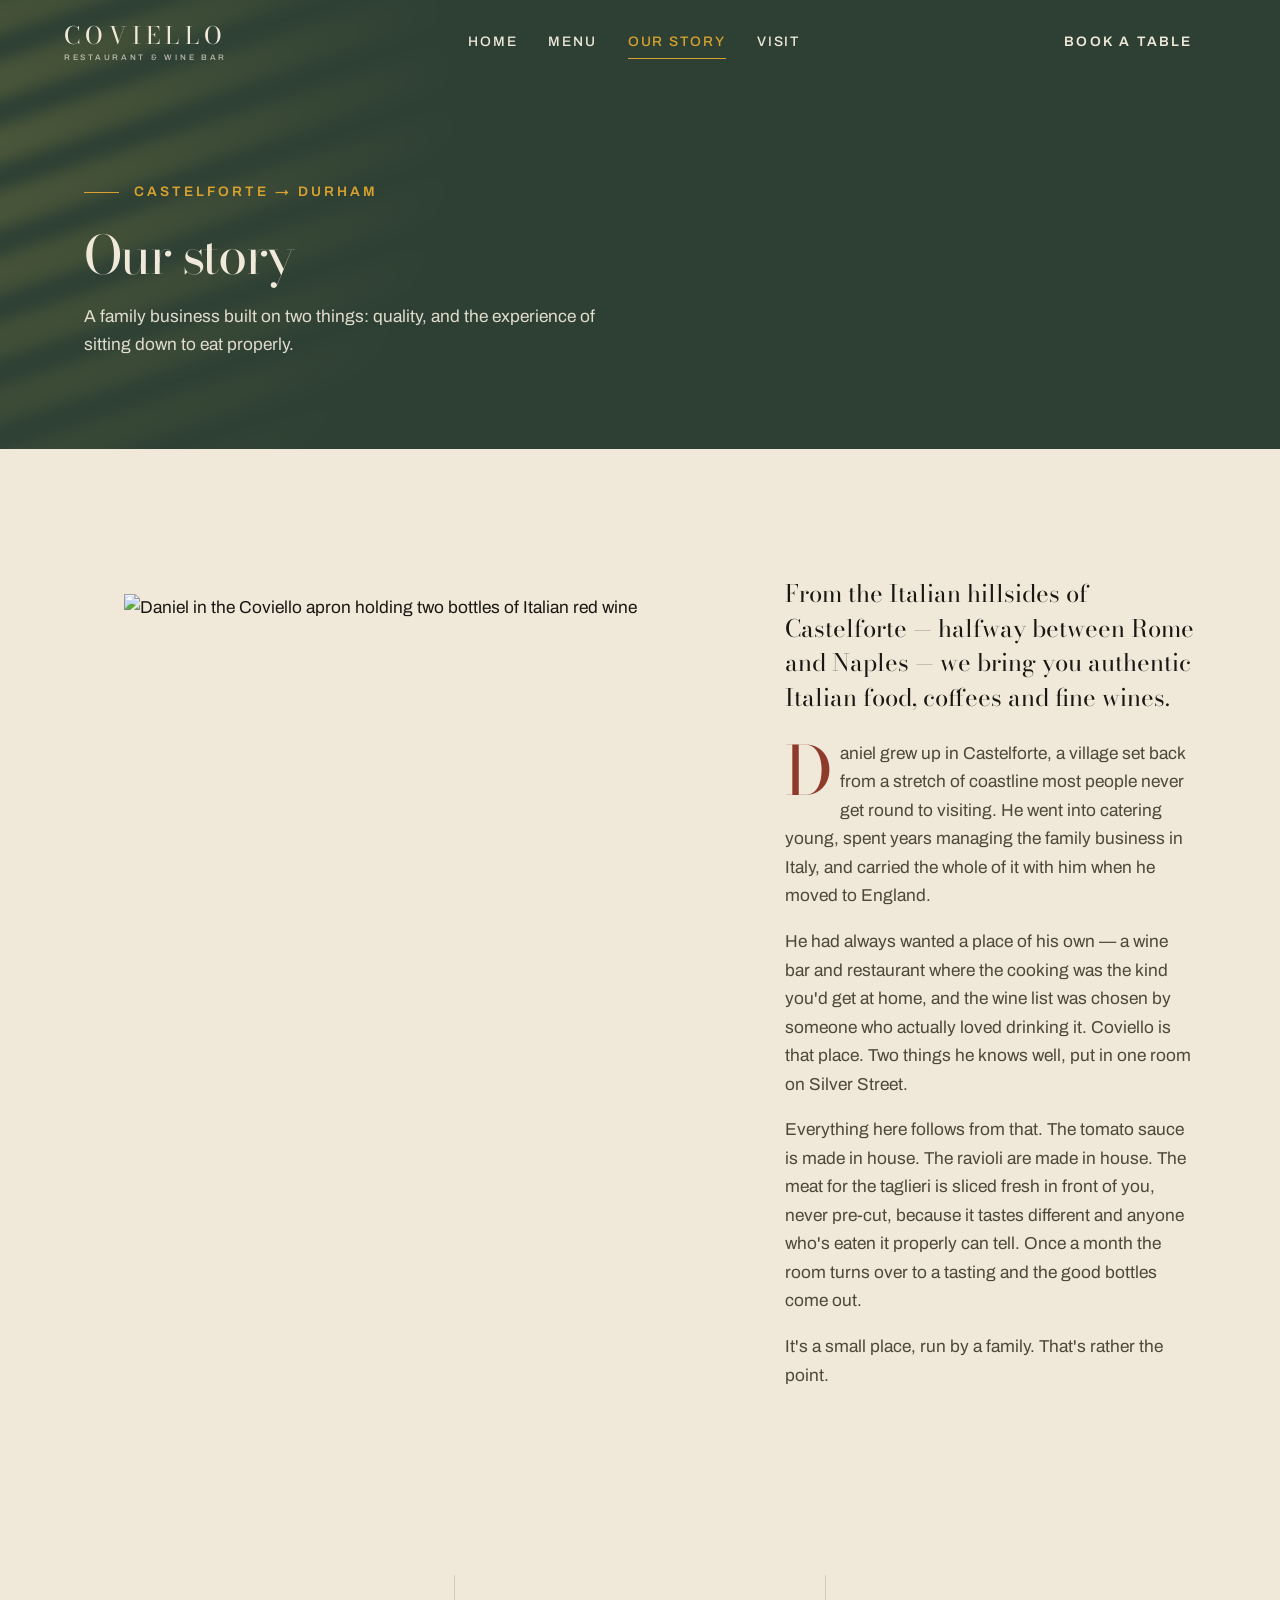
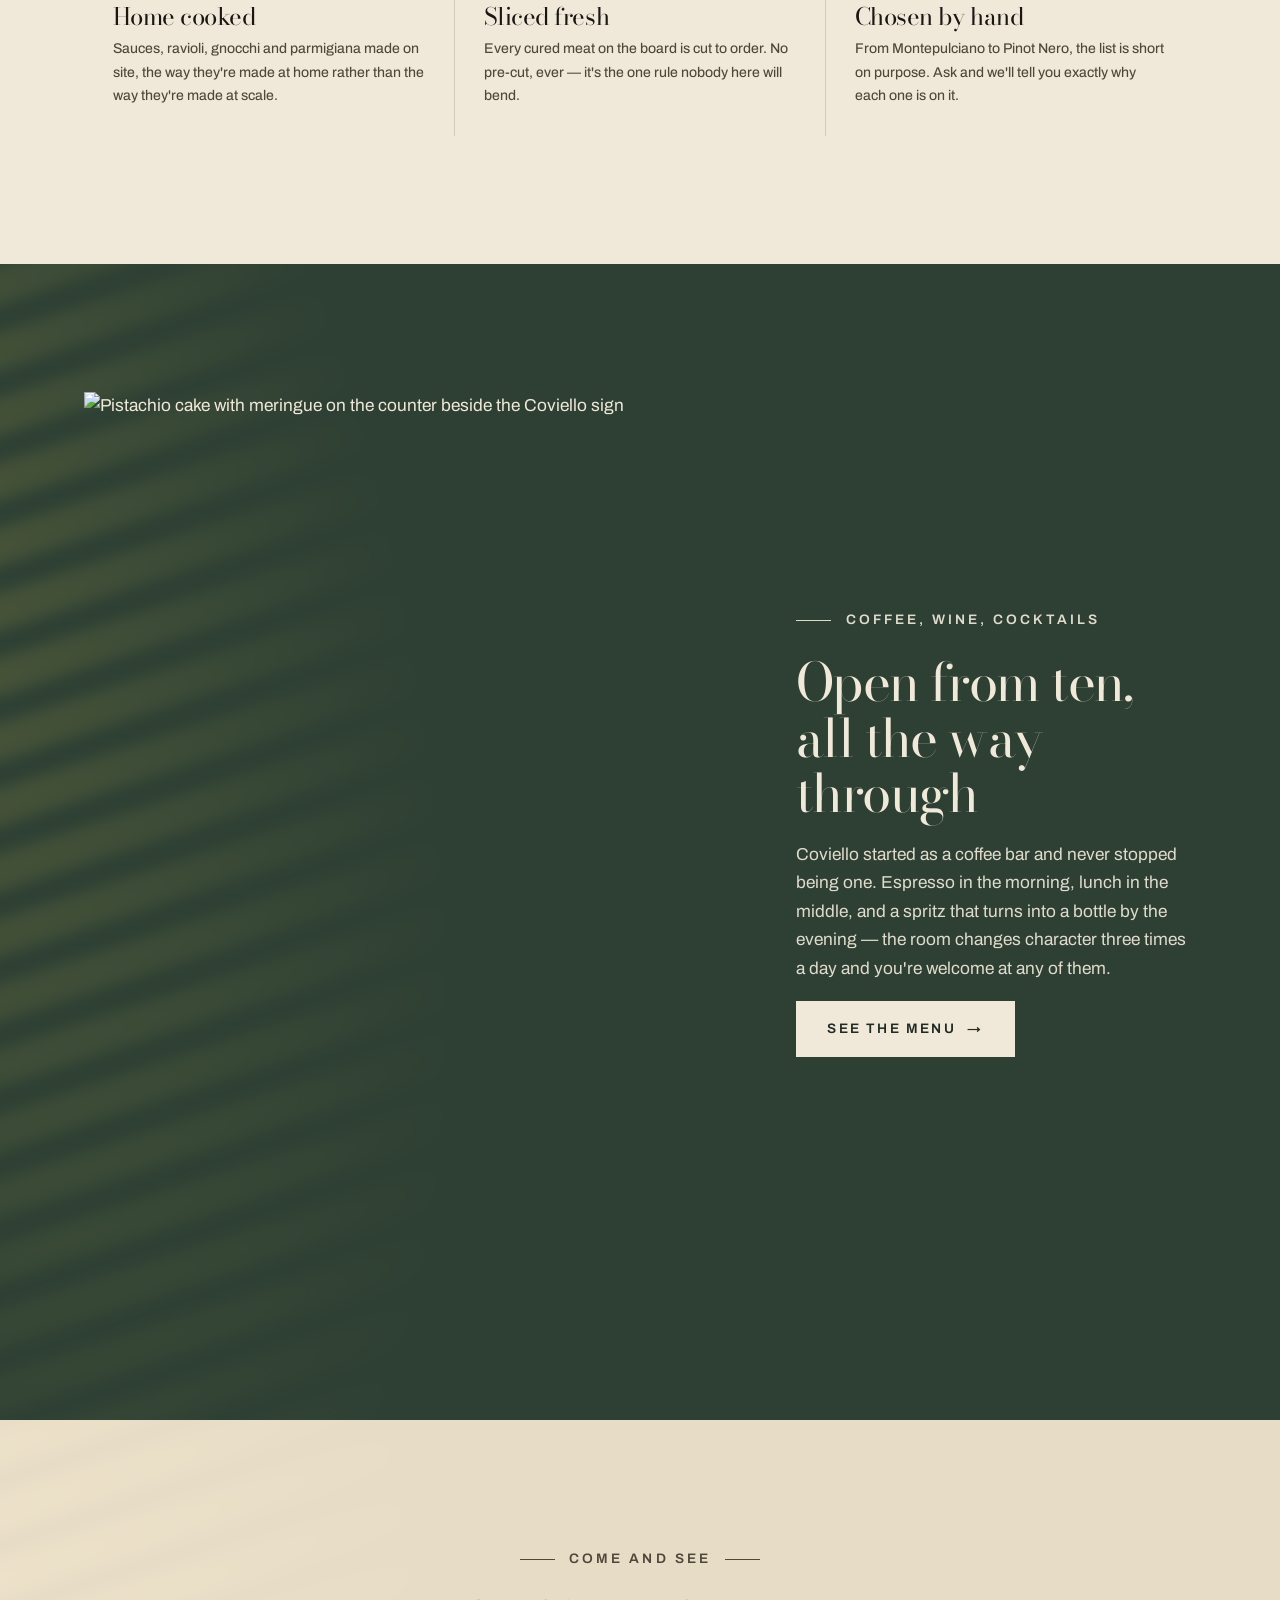
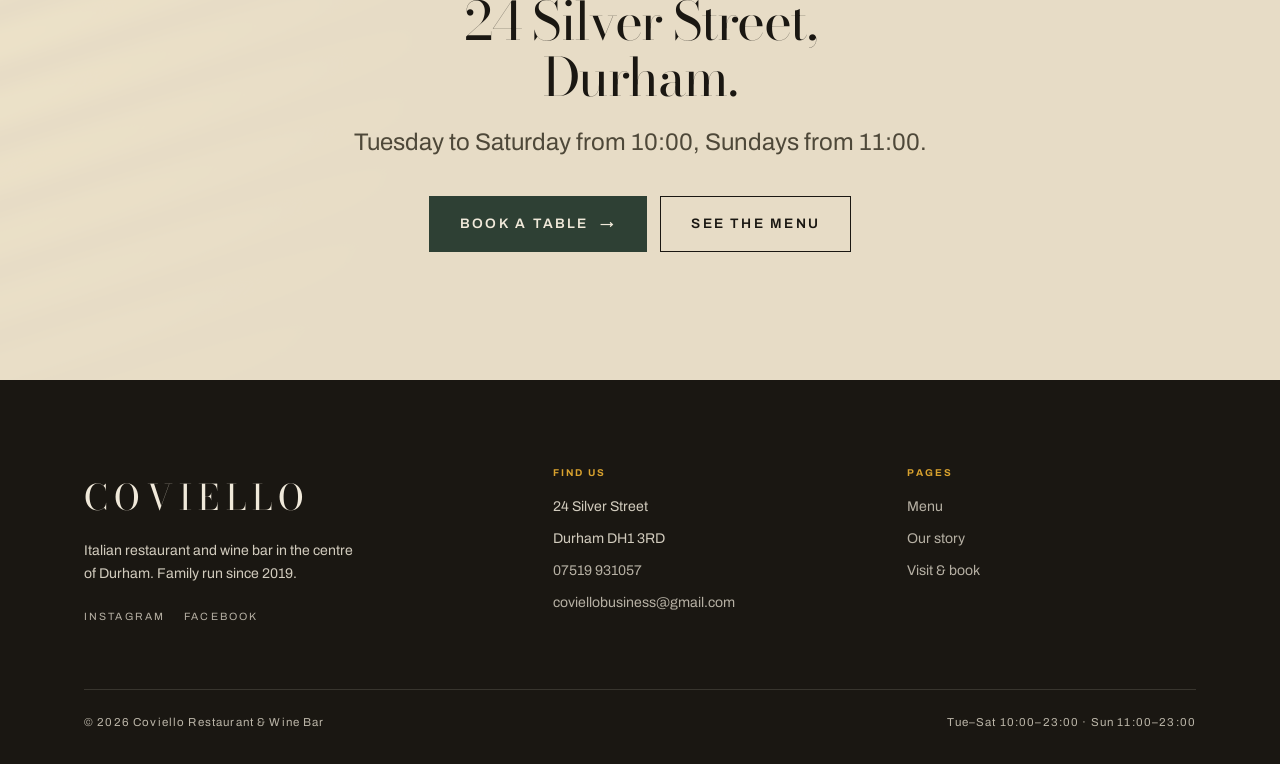
==== about.html @ f9219ddd "Add files via upload" ====
<!DOCTYPE html>
<html lang="en-GB">
<head>
<meta charset="utf-8">
<meta name="viewport" content="width=device-width, initial-scale=1">
<title>Our story — Coviello Restaurant &amp; Wine Bar, Durham</title>
<meta name="description" content="From Castelforte, between Rome and Naples, to Silver Street in Durham. The story of Daniel and Coviello, a family run Italian restaurant and wine bar.">
<link rel="preconnect" href="https://fonts.googleapis.com">
<link rel="preconnect" href="https://fonts.gstatic.com" crossorigin>
<link href="https://fonts.googleapis.com/css2?family=Archivo:wght@400;500;600;700&family=Bodoni+Moda:ital,opsz,wght@0,6..96,400;0,6..96,500;1,6..96,400&display=swap" rel="stylesheet">
<link rel="stylesheet" href="styles.css">
</head>
<body>
<a class="skip" href="#main">Skip to content</a>

<header class="site-header">
  <a class="brand" href="index.html">Coviello<small>Restaurant &amp; Wine Bar</small></a>
  <nav class="nav" id="primary-nav" aria-label="Primary">
    <a href="index.html">Home</a>
    <a href="menu.html">Menu</a>
    <a href="about.html" aria-current="page">Our story</a>
    <a href="contact.html">Visit</a>
  </nav>
  <a class="btn header-cta" href="contact.html#book"><span>Book a table</span></a>
  <button class="burger" aria-label="Menu" aria-expanded="false" aria-controls="primary-nav">
    <span></span><span></span><span></span>
  </button>
</header>

<main id="main">

  <section class="banner">
    <div class="shutterlight" aria-hidden="true"></div>
    <div class="wrap">
      <p class="eyebrow">Castelforte → Durham</p>
      <h1 class="display">Our story</h1>
      <p>A family business built on two things: quality, and the experience of sitting down to eat properly.</p>
    </div>
  </section>

  <section class="section">
    <div class="wrap story">
      <figure class="story__media reveal">
        <img src="assets/daniel.webp" style="object-position:50% 22%" alt="Daniel in the Coviello apron holding two bottles of Italian red wine" width="1200" height="900">
      </figure>
      <div class="story__body reveal" data-delay="1">
        <p>From the Italian hillsides of Castelforte — halfway between Rome and Naples — we bring you authentic Italian food, coffees and fine wines.</p>
        <p class="dropcap">Daniel grew up in Castelforte, a village set back from a stretch of coastline most people never get round to visiting. He went into catering young, spent years managing the family business in Italy, and carried the whole of it with him when he moved to England.</p>
        <p>He had always wanted a place of his own — a wine bar and restaurant where the cooking was the kind you'd get at home, and the wine list was chosen by someone who actually loved drinking it. Coviello is that place. Two things he knows well, put in one room on Silver Street.</p>
        <p>Everything here follows from that. The tomato sauce is made in house. The ravioli are made in house. The meat for the taglieri is sliced fresh in front of you, never pre-cut, because it tastes different and anyone who's eaten it properly can tell. Once a month the room turns over to a tasting and the good bottles come out.</p>
        <p>It's a small place, run by a family. That's rather the point.</p>
      </div>
    </div>

    <div class="wrap">
      <div class="pillars reveal">
        <div class="pillar">
          <h4 class="display">Home cooked</h4>
          <p>Sauces, ravioli, gnocchi and parmigiana made on site, the way they're made at home rather than the way they're made at scale.</p>
        </div>
        <div class="pillar">
          <h4 class="display">Sliced fresh</h4>
          <p>Every cured meat on the board is cut to order. No pre-cut, ever — it's the one rule nobody here will bend.</p>
        </div>
        <div class="pillar">
          <h4 class="display">Chosen by hand</h4>
          <p>From Montepulciano to Pinot Nero, the list is short on purpose. Ask and we'll tell you exactly why each one is on it.</p>
        </div>
      </div>
    </div>
  </section>

  <section class="section section--dark">
    <div class="shutterlight" aria-hidden="true"></div>
    <div class="wrap feature">
      <div class="feature__media reveal">
        <img src="assets/cake.webp" style="object-position:50% 46%" alt="Pistachio cake with meringue on the counter beside the Coviello sign" width="1200" height="900" loading="lazy">
      </div>
      <div class="feature__body reveal" data-delay="1">
        <p class="eyebrow">Coffee, wine, cocktails</p>
        <h2 class="display">Open from ten, all the way through</h2>
        <p>Coviello started as a coffee bar and never stopped being one. Espresso in the morning, lunch in the middle, and a spritz that turns into a bottle by the evening — the room changes character three times a day and you're welcome at any of them.</p>
        <p>
          <a class="btn btn--light" href="menu.html"><span>See the menu</span> <span class="arrow" aria-hidden="true">→</span></a>
        </p>
      </div>
    </div>
  </section>

  <section class="section section--plaster cta-band">
    <div class="shutterlight" aria-hidden="true"></div>
    <div class="wrap reveal">
      <p class="eyebrow eyebrow--center">Come and see</p>
      <h2 class="display">24 Silver Street, Durham.</h2>
      <p class="lede">Tuesday to Saturday from 10:00, Sundays from 11:00.</p>
      <div class="cta-band__actions">
        <a class="btn" href="contact.html#book"><span>Book a table</span> <span class="arrow" aria-hidden="true">→</span></a>
        <a class="btn btn--ghost" href="menu.html"><span>See the menu</span></a>
      </div>
    </div>
  </section>

</main>

<footer class="site-footer">
  <div class="wrap">
    <div class="footer-grid">
      <div>
        <p class="footer-brand display">Coviello</p>
        <p>Italian restaurant and wine bar in the centre of Durham. Family run since 2019.</p>
        <div class="socials">
          <a href="https://www.instagram.com/coviellowinebar/" target="_blank" rel="noopener">Instagram</a>
          <a href="https://www.facebook.com/coviellocoffeebarber/" target="_blank" rel="noopener">Facebook</a>
        </div>
      </div>
      <div>
        <h4>Find us</h4>
        <ul>
          <li>24 Silver Street</li>
          <li>Durham DH1 3RD</li>
          <li><a href="tel:+447519931057">07519 931057</a></li>
          <li><a href="mailto:coviellobusiness@gmail.com">coviellobusiness@gmail.com</a></li>
        </ul>
      </div>
      <div>
        <h4>Pages</h4>
        <ul>
          <li><a href="menu.html">Menu</a></li>
          <li><a href="about.html">Our story</a></li>
          <li><a href="contact.html">Visit &amp; book</a></li>
        </ul>
      </div>
    </div>
    <div class="legal">
      <span>© <span data-year>2026</span> Coviello Restaurant &amp; Wine Bar</span>
      <span>Tue–Sat 10:00–23:00 · Sun 11:00–23:00</span>
    </div>
  </div>
</footer>

<script src="main.js"></script>
</body>
</html>
---- styles.css ----
/* ==========================================================================
   COVIELLO — Restaurant & Wine Bar, Durham
   Design system: "La Persiana" — lime-plaster walls, Naples yellow,
   Pompeian red, shutter green. Light through louvred shutters.
   ========================================================================== */

/* ---------- Tokens ---------- */
:root {
  /* Palette */
  --calce:        #F0E9DA;   /* lime plaster wall */
  --calce-warm:   #E7DCC6;   /* sunlit plaster */
  --travertino:   #D3C4A8;   /* stone */
  --persiana:     #2E4034;   /* shutter green — primary dark */
  --persiana-dk:  #1E2A22;
  --giallo:       #D9A22E;   /* giallo napoletano */
  --pompeiano:    #8E3B2C;   /* rosso pompeiano */
  --inchiostro:   #1A1712;   /* ink */
  --muted:        #5A5342;   /* AA on both plaster and calce */

  /* Type */
  --display: "Bodoni Moda", "Didot", Georgia, serif;
  --body:    "Archivo", "Helvetica Neue", Arial, sans-serif;

  /* Scale */
  --step--1: clamp(0.78rem, 0.74rem + 0.2vw, 0.86rem);
  --step-0:  clamp(1rem, 0.96rem + 0.2vw, 1.08rem);
  --step-1:  clamp(1.25rem, 1.15rem + 0.5vw, 1.5rem);
  --step-2:  clamp(1.6rem, 1.4rem + 1vw, 2.2rem);
  --step-3:  clamp(2.1rem, 1.7rem + 2vw, 3.4rem);
  --step-4:  clamp(3rem, 2rem + 5.5vw, 7.5rem);

  /* Space */
  --gutter: clamp(1.25rem, 5vw, 4rem);
  --section: clamp(4.5rem, 10vw, 9rem);
  --max: 1240px;

  --ease: cubic-bezier(0.22, 0.61, 0.36, 1);
}

/* ---------- Reset ---------- */
*, *::before, *::after { box-sizing: border-box; }
html { -webkit-text-size-adjust: 100%; scroll-behavior: smooth; }
body {
  margin: 0;
  background: var(--calce);
  color: var(--inchiostro);
  font-family: var(--body);
  font-size: var(--step-0);
  line-height: 1.65;
  font-weight: 400;
  overflow-x: hidden;
  -webkit-font-smoothing: antialiased;
}
img { max-width: 100%; display: block; }
a { color: inherit; }
h1, h2, h3, h4 { margin: 0; font-weight: 400; line-height: 1.05; }
p { margin: 0 0 1em; }
ul { margin: 0; padding: 0; list-style: none; }

::selection { background: var(--giallo); color: var(--inchiostro); }

:focus-visible {
  outline: 2px solid var(--pompeiano);
  outline-offset: 3px;
  border-radius: 2px;
}

.wrap { width: 100%; max-width: var(--max); margin-inline: auto; padding-inline: var(--gutter); }
.skip {
  position: absolute; left: -9999px; top: 0; z-index: 999;
  background: var(--persiana); color: var(--calce); padding: .75rem 1.25rem;
}
.skip:focus { left: 0; }

/* ---------- Typographic helpers ---------- */
.display {
  font-family: var(--display);
  font-optical-sizing: auto;
  letter-spacing: -0.02em;
}
.eyebrow {
  font-family: var(--body);
  font-size: var(--step--1);
  font-weight: 500;
  letter-spacing: 0.28em;
  text-transform: uppercase;
  color: var(--pompeiano);
  display: flex;
  align-items: center;
  gap: .9rem;
  margin-bottom: 1.5rem;
}
.eyebrow::before {
  content: "";
  width: 2.2rem; height: 1px;
  background: currentColor;
  flex: none;
}
.eyebrow--center { justify-content: center; }
.eyebrow--center::after {
  content: ""; width: 2.2rem; height: 1px; background: currentColor; flex: none;
}
.lede {
  font-size: var(--step-1);
  line-height: 1.5;
  color: var(--muted);
  max-width: 46ch;
}
em.it { font-family: var(--display); font-style: italic; letter-spacing: 0; }

/* ---------- Signature: the shutter light ---------- */
/* Warm louvred light falling across a surface, as through a persiana. */
.shutterlight {
  position: absolute;
  inset: 0;
  pointer-events: none;
  overflow: hidden;
  opacity: .55;
  mix-blend-mode: soft-light;
}
.shutterlight::before {
  content: "";
  position: absolute;
  top: -40%; left: -20%;
  width: 90%; height: 190%;
  background: repeating-linear-gradient(
    to bottom,
    rgba(255, 233, 178, 0) 0px,
    rgba(255, 233, 178, 0) 26px,
    rgba(255, 226, 150, .95) 26px,
    rgba(255, 226, 150, .95) 62px
  );
  transform: rotate(-18deg);
  filter: blur(7px);
  -webkit-mask-image: radial-gradient(ellipse 60% 70% at 20% 25%, #000 0%, transparent 78%);
          mask-image: radial-gradient(ellipse 60% 70% at 20% 25%, #000 0%, transparent 78%);
}

/* ---------- Buttons ---------- */
.btn {
  --bg: var(--persiana);
  --fg: var(--calce);
  display: inline-flex;
  align-items: center;
  gap: .7rem;
  padding: 1rem 1.9rem;
  background: var(--bg);
  color: var(--fg);
  font-size: var(--step--1);
  font-weight: 600;
  letter-spacing: .16em;
  text-transform: uppercase;
  text-decoration: none;
  border: 1px solid var(--bg);
  border-radius: 0;
  cursor: pointer;
  position: relative;
  overflow: hidden;
  transition: color .45s var(--ease), border-color .45s var(--ease);
}
.btn::after {
  content: "";
  position: absolute; inset: 0;
  background: var(--giallo);
  transform: translateY(101%);
  transition: transform .45s var(--ease);
  z-index: 0;
}
.btn > * { position: relative; z-index: 1; }
.btn:hover { color: var(--inchiostro); border-color: var(--giallo); }
.btn:hover::after { transform: translateY(0); }
.btn--ghost { --bg: transparent; --fg: currentColor; border-color: currentColor; }
.btn--light { --bg: var(--calce); --fg: var(--persiana-dk); }

.arrow { display: inline-block; transition: transform .4s var(--ease); }
.btn:hover .arrow { transform: translateX(4px); }

/* ---------- Header ---------- */
.site-header {
  position: fixed;
  inset: 0 0 auto 0;
  z-index: 100;
  display: flex;
  align-items: center;
  justify-content: space-between;
  gap: 1rem;
  padding: 1.1rem var(--gutter);
  color: var(--calce);
  transition: background .5s var(--ease), color .5s var(--ease),
              padding .5s var(--ease), box-shadow .5s var(--ease);
}
.site-header.is-solid {
  background: var(--calce);
  color: var(--inchiostro);
  padding-block: .75rem;
  box-shadow: 0 1px 0 rgba(26,23,18,.12);
}
.brand {
  font-family: var(--display);
  font-size: clamp(1.15rem, 2.4vw, 1.5rem);
  letter-spacing: .22em;
  text-transform: uppercase;
  text-decoration: none;
  line-height: 1;
}
.brand small {
  display: block;
  font-family: var(--body);
  font-size: .5rem;
  letter-spacing: .34em;
  opacity: .75;
  margin-top: .38rem;
  font-weight: 500;
}
.nav { display: flex; align-items: center; gap: clamp(1rem, 2.4vw, 2.2rem); }
.nav a {
  font-size: var(--step--1);
  letter-spacing: .14em;
  text-transform: uppercase;
  text-decoration: none;
  font-weight: 500;
  position: relative;
  padding-block: .3rem;
}
.nav a::after {
  content: "";
  position: absolute; left: 0; bottom: 0;
  width: 100%; height: 1px;
  background: currentColor;
  transform: scaleX(0);
  transform-origin: right;
  transition: transform .4s var(--ease);
}
.nav a:hover::after, .nav a[aria-current="page"]::after { transform: scaleX(1); transform-origin: left; }
.nav a[aria-current="page"] { color: var(--giallo); }
.site-header.is-solid .nav a[aria-current="page"] { color: var(--pompeiano); }
.header-cta { display: none; }
@media (min-width: 900px) { .header-cta { display: inline-flex; padding: .8rem 1.4rem; } }

/* Mobile nav */
.burger {
  display: grid;
  place-items: center;
  width: 44px; height: 44px;
  background: none; border: 0; padding: 0; cursor: pointer;
  color: inherit;
}
.burger span {
  display: block; width: 24px; height: 1.5px; background: currentColor;
  transition: transform .4s var(--ease), opacity .3s;
}
.burger span + span { margin-top: 6px; }
.burger[aria-expanded="true"] span:nth-child(1) { transform: translateY(7.5px) rotate(45deg); }
.burger[aria-expanded="true"] span:nth-child(2) { opacity: 0; }
.burger[aria-expanded="true"] span:nth-child(3) { transform: translateY(-7.5px) rotate(-45deg); }

@media (max-width: 899px) {
  .nav {
    position: fixed;
    inset: 0;
    flex-direction: column;
    justify-content: center;
    gap: 1.6rem;
    background: var(--persiana);
    color: var(--calce);
    clip-path: inset(0 0 100% 0);
    transition: clip-path .6s var(--ease);
    z-index: 90;
  }
  .nav.is-open { clip-path: inset(0 0 0 0); }
  .nav a { font-family: var(--display); font-size: var(--step-2); letter-spacing: .04em; text-transform: none; }
  .nav a[aria-current="page"] { color: var(--giallo); }
  .burger { position: relative; z-index: 95; }
}
@media (min-width: 900px) { .burger { display: none; } }

/* ---------- Hero ---------- */
.hero {
  position: relative;
  min-height: 100vh;
  min-height: 100svh;
  display: grid;
  align-items: end;
  background: var(--persiana-dk);
  color: var(--calce);
  overflow: hidden;
  isolation: isolate;
}
.hero__media { position: absolute; inset: 0; z-index: -2; }
.hero__media img {
  width: 100%; height: 100%;
  object-fit: cover;
  object-position: center 40%;
  filter: saturate(.92) contrast(1.02);
}
.hero__scrim {
  position: absolute; inset: 0; z-index: -1;
  background:
    linear-gradient(to top, rgba(20,26,21,.97) 0%, rgba(20,26,21,.88) 26%, rgba(20,26,21,.6) 52%, rgba(20,26,21,.34) 100%),
    linear-gradient(to right, rgba(20,26,21,.72), rgba(20,26,21,.15) 70%);
}
.hero__inner { padding-block: clamp(3rem, 9vh, 6rem) clamp(3rem, 8vh, 5rem); }
.hero h1 {
  font-family: var(--display);
  font-size: var(--step-4);
  letter-spacing: -0.035em;
  line-height: .88;
  text-transform: uppercase;
  margin-bottom: 1.4rem;
}
.hero h1 em {
  display: block;
  font-style: italic;
  text-transform: none;
  letter-spacing: -0.01em;
  color: var(--giallo);
  font-size: .38em;
  margin-top: .35em;
  padding-left: .12em;
}
.hero__meta {
  display: flex; flex-wrap: wrap; align-items: center; gap: .9rem 1.6rem;
  font-size: var(--step--1);
  letter-spacing: .2em;
  text-transform: uppercase;
  color: rgba(240,233,218,.82);
  margin-bottom: 2.4rem;
}
.hero__meta .dot { width: 4px; height: 4px; background: var(--giallo); border-radius: 50%; }
.hero__actions { display: flex; flex-wrap: wrap; gap: .8rem; }


/* Scroll cue */
.cue {
  /* decorative */
  position: absolute;
  right: var(--gutter);
  bottom: clamp(3rem, 8vh, 5rem);
  display: none;
  writing-mode: vertical-rl;
  font-size: .62rem;
  letter-spacing: .34em;
  text-transform: uppercase;
  color: rgba(240,233,218,.72);
  align-items: center;
  gap: 1rem;
}
.cue::after {
  content: ""; width: 1px; height: 56px;
  background: linear-gradient(to bottom, var(--giallo), transparent);
}
@media (min-width: 900px) { .cue {
  /* decorative */ display: flex; } }

/* ---------- Page banner (inner pages) ---------- */
.banner {
  position: relative;
  background: var(--persiana);
  color: var(--calce);
  padding: clamp(8rem, 18vh, 12rem) 0 clamp(3.5rem, 8vh, 5.5rem);
  overflow: hidden;
}
.banner h1 {
  font-family: var(--display);
  font-size: var(--step-3);
  letter-spacing: -0.03em;
  max-width: 18ch;
}
.banner p { color: rgba(240,233,218,.82); max-width: 52ch; margin-top: 1.2rem; }
.banner .eyebrow { color: var(--giallo); }

/* ---------- Sections ---------- */
.section { padding-block: var(--section); position: relative; }
.section--tight { padding-block: clamp(3rem, 7vw, 5rem); }
.section--plaster { background: var(--calce-warm); }
.section--dark { background: var(--persiana); color: var(--calce); }
.section--dark .eyebrow { color: var(--giallo); }
.section--dark .lede { color: rgba(240,233,218,.82); }
.section--ink { background: var(--inchiostro); color: var(--calce); }

.section-title {
  font-family: var(--display);
  font-size: var(--step-3);
  letter-spacing: -0.03em;
  max-width: 20ch;
}
.section-head { margin-bottom: clamp(2.5rem, 5vw, 4rem); }
.section-head--center { text-align: center; }
.section-head--center .lede { margin-inline: auto; }
.section-head--center .section-title { margin-inline: auto; }
.section-head--split {
  display: grid;
  gap: 1.5rem clamp(2rem, 6vw, 5rem);
  align-items: end;
}
@media (min-width: 820px) {
  .section-head--split { grid-template-columns: 1.1fr .9fr; }
}

/* ---------- Intro / manifesto ---------- */
.manifesto {
  display: grid;
  gap: clamp(2rem, 6vw, 5rem);
  align-items: center;
}
@media (min-width: 900px) { .manifesto { grid-template-columns: 1fr 1fr; } }
.manifesto__text p { max-width: 48ch; color: var(--muted); }
.manifesto__figure { position: relative; }
.manifesto__figure img {
  width: 100%;
  aspect-ratio: 4 / 5;
  object-fit: cover;
}
.figure-tag {
  position: absolute;
  bottom: 0; left: 0;
  transform: translate(-8%, 34%);
  background: var(--pompeiano);
  color: var(--calce);
  padding: 1.1rem 1.4rem;
  max-width: 15rem;
}
.figure-tag strong {
  display: block;
  font-family: var(--display);
  font-size: var(--step-1);
  font-weight: 400;
  letter-spacing: -0.01em;
}
.figure-tag span {
  font-size: .62rem; letter-spacing: .26em; text-transform: uppercase; opacity: .92;
}
@media (max-width: 640px) { .figure-tag { transform: translate(0, 20%); max-width: none; } }

/* ---------- Offer cards ---------- */
.cards {
  display: grid;
  gap: 1px;
  background: rgba(26,23,18,.14);
  border-block: 1px solid rgba(26,23,18,.14);
}
@media (min-width: 760px) { .cards { grid-template-columns: repeat(3, 1fr); } }
.card {
  background: var(--calce);
  padding: clamp(1.8rem, 3.5vw, 2.8rem);
  display: flex;
  flex-direction: column;
  gap: .8rem;
  text-decoration: none;
  position: relative;
  overflow: hidden;
  transition: background .5s var(--ease), color .5s var(--ease);
  min-height: 17rem;
}
.card__no {
  font-size: .62rem; letter-spacing: .3em; text-transform: uppercase;
  color: var(--pompeiano);
  transition: color .5s var(--ease);
}
.card h3 {
  font-family: var(--display);
  font-size: var(--step-2);
  letter-spacing: -0.02em;
}
.card p { color: var(--muted); font-size: .92rem; margin: 0; transition: color .5s var(--ease); }
.card__link {
  margin-top: auto;
  font-size: .68rem; letter-spacing: .24em; text-transform: uppercase; font-weight: 600;
  display: inline-flex; align-items: center; gap: .6rem;
}
.card:hover { background: var(--persiana); color: var(--calce); }
.card:hover p { color: rgba(240,233,218,.75); }
.card:hover .card__no { color: var(--giallo); }
.card:hover .arrow { transform: translateX(5px); }

/* ---------- Feature (image + text, alternating) ---------- */
.feature {
  display: grid;
  gap: clamp(2rem, 6vw, 4.5rem);
  align-items: center;
}
@media (min-width: 900px) {
  .feature { grid-template-columns: 1fr 1fr; }
  .feature--flip .feature__media { order: 2; }
}
.feature__media img { width: 100%; aspect-ratio: 4 / 5; object-fit: cover; }
.feature__body h2 { font-family: var(--display); font-size: var(--step-3); letter-spacing: -0.03em; margin-bottom: 1.2rem; }
.feature__body p { max-width: 46ch; }
.section--dark .feature__body p { color: rgba(240,233,218,.85); }

/* ---------- Detail list (opening times etc.) ---------- */
.detail-list { display: grid; gap: 0; }
.detail-list li {
  display: flex; justify-content: space-between; gap: 1.5rem;
  padding-block: 1rem;
  border-bottom: 1px solid rgba(240,233,218,.18);
  font-size: var(--step--1);
  letter-spacing: .08em;
  text-transform: uppercase;
}
.detail-list li:first-child { border-top: 1px solid rgba(240,233,218,.18); }
.detail-list .day { color: rgba(240,233,218,.78); }
.detail-list .time { font-family: var(--display); letter-spacing: .02em; font-size: 1.05rem; text-transform: none; }
.section:not(.section--dark):not(.section--ink) .detail-list li { border-color: rgba(26,23,18,.14); }
.section:not(.section--dark):not(.section--ink) .detail-list .day { color: var(--muted); }

/* ---------- Menu ---------- */
.menu-nav {
  position: sticky;
  top: 62px;
  z-index: 50;
  background: var(--calce);
  border-bottom: 1px solid rgba(26,23,18,.14);
  padding-block: .85rem;
}
.menu-nav__inner {
  display: flex;
  gap: .4rem;
  overflow-x: auto;
  scrollbar-width: none;
  -ms-overflow-style: none;
}
.menu-nav__inner::-webkit-scrollbar { display: none; }
.menu-nav button {
  flex: none;
  background: none;
  border: 1px solid transparent;
  padding: .55rem 1.05rem;
  font-family: var(--body);
  font-size: .68rem;
  letter-spacing: .2em;
  text-transform: uppercase;
  font-weight: 600;
  color: #4A4436;
  cursor: pointer;
  white-space: nowrap;
  transition: color .3s var(--ease), background .3s var(--ease), border-color .3s var(--ease);
}
.menu-nav button:hover { color: var(--inchiostro); }
.menu-nav button.is-active {
  color: var(--calce);
  background: var(--persiana);
  border-color: var(--persiana);
}

.course { padding-block: clamp(3rem, 7vw, 5rem); border-bottom: 1px solid rgba(26,23,18,.12); scroll-margin-top: 130px; }
.course:last-of-type { border-bottom: 0; }
.course__head {
  display: flex; flex-wrap: wrap; align-items: baseline; justify-content: space-between;
  gap: .6rem 1.5rem;
  margin-bottom: clamp(1.8rem, 4vw, 2.8rem);
}
.course__head h2 {
  font-family: var(--display);
  font-size: var(--step-3);
  letter-spacing: -0.03em;
}
.course__head p { margin: 0; color: var(--muted); font-size: var(--step--1); letter-spacing: .1em; text-transform: uppercase; }

.dishes { display: grid; gap: 0; }
@media (min-width: 860px) { .dishes { grid-template-columns: 1fr 1fr; column-gap: clamp(2.5rem, 6vw, 5rem); } }

.dish {
  padding-block: 1.15rem;
  border-bottom: 1px solid rgba(26,23,18,.1);
}
.dish__top {
  display: flex; align-items: baseline; gap: .7rem;
  margin-bottom: .3rem;
}
.dish__name {
  font-family: var(--display);
  font-size: 1.22rem;
  letter-spacing: -0.01em;
  flex: none;
  max-width: 74%;
}
.dish__rule {
  flex: 1 1 auto;
  height: 1px;
  background: repeating-linear-gradient(to right, rgba(26,23,18,.28) 0 2px, transparent 2px 5px);
  transform: translateY(-3px);
}
.dish__price {
  font-family: var(--body);
  font-size: .95rem;
  font-weight: 600;
  font-variant-numeric: tabular-nums;
  flex: none;
}
.dish__desc { margin: 0; font-size: .88rem; line-height: 1.55; color: var(--muted); max-width: 52ch; }

/* Diet tags */
.tags { display: inline-flex; gap: .3rem; margin-left: .1rem; transform: translateY(-1px); }
.tag {
  font-size: .54rem;
  font-weight: 700;
  letter-spacing: .06em;
  padding: .18rem .34rem;
  border: 1px solid currentColor;
  line-height: 1;
  border-radius: 2px;
}
.tag--v  { color: #3C6330; }
.tag--ve { color: #2A6147; }
.tag--n  { color: #75581F; }
.tag--s  { color: var(--pompeiano); }

/* Wine table */
.wine-head {
  display: grid;
  grid-template-columns: 1fr 4.2rem 4.2rem 4.6rem;
  gap: .6rem;
  padding-bottom: .7rem;
  border-bottom: 1px solid rgba(26,23,18,.28);
  font-size: .6rem;
  letter-spacing: .2em;
  text-transform: uppercase;
  color: var(--muted);
}
.wine-head span:not(:first-child) { text-align: right; }
.wine {
  display: grid;
  grid-template-columns: 1fr 4.2rem 4.2rem 4.6rem;
  gap: .2rem .6rem;
  padding-block: 1rem;
  border-bottom: 1px solid rgba(26,23,18,.1);
  align-items: baseline;
}
.wine__name { font-family: var(--display); font-size: 1.15rem; letter-spacing: -0.01em; }
.wine__abv { font-size: .58rem; letter-spacing: .14em; color: var(--pompeiano); margin-left: .45rem; }
.wine__desc {
  grid-column: 1 / -1;
  font-size: .84rem;
  color: var(--muted);
  margin: .15rem 0 0;
  max-width: 46ch;
}
.wine b {
  text-align: right;
  font-weight: 600;
  font-size: .92rem;
  font-variant-numeric: tabular-nums;
}
@media (max-width: 560px) {
  .wine-head { grid-template-columns: 1fr 3.3rem 3.3rem 3.6rem; font-size: .52rem; }
  .wine { grid-template-columns: 1fr 3.3rem 3.3rem 3.6rem; }
  .wine b { font-size: .82rem; }
  .wine__name { font-size: 1.02rem; }
}

/* Simple two-column price list (coffee, spirits) */
.pricelist { display: grid; gap: 0; }
.price-row {
  display: flex; align-items: baseline; gap: .7rem;
  padding-block: .72rem;
  border-bottom: 1px solid rgba(26,23,18,.1);
}
.price-row__name { flex: none; max-width: 70%; }
.price-row__name small { display: block; font-size: .78rem; color: var(--muted); }
.price-row .dish__rule { transform: translateY(-2px); }
.price-row b { font-weight: 600; font-size: .92rem; font-variant-numeric: tabular-nums; flex: none; }
.price-row b i { font-style: normal; color: var(--muted); font-weight: 400; }

.grid-2 { display: grid; gap: clamp(2rem, 5vw, 4rem); }
@media (min-width: 860px) { .grid-2 { grid-template-columns: 1fr 1fr; } }
.sub-title {
  font-size: .66rem; letter-spacing: .28em; text-transform: uppercase; font-weight: 600;
  color: var(--pompeiano);
  padding-bottom: .8rem;
  border-bottom: 1px solid rgba(26,23,18,.28);
  margin-bottom: .4rem;
}

/* Highlight panel — platters, wine flight */
.panel {
  background: var(--persiana);
  color: var(--calce);
  padding: clamp(1.8rem, 4vw, 2.6rem);
  position: relative;
  overflow: hidden;
}
.panel h3 {
  font-family: var(--display);
  font-size: var(--step-2);
  color: var(--giallo);
  margin-bottom: .6rem;
}
.panel p { color: rgba(240,233,218,.86); font-size: .9rem; }
.panel .price-row { border-color: rgba(240,233,218,.2); }
.panel .price-row__name small { color: rgba(240,233,218,.6); }
.panel .dish__rule { background: repeating-linear-gradient(to right, rgba(240,233,218,.34) 0 2px, transparent 2px 5px); }
.panel .stamp {
  margin-top: 1.4rem;
  font-size: .62rem; letter-spacing: .24em; text-transform: uppercase;
  color: var(--giallo);
  border: 1px solid rgba(217,162,46,.5);
  padding: .6rem .9rem;
  display: inline-block;
}

.allergen {
  margin-top: 2.5rem;
  padding-top: 1.6rem;
  border-top: 1px solid rgba(26,23,18,.16);
  font-size: .8rem;
  color: var(--muted);
  display: flex; flex-wrap: wrap; gap: .6rem 1.4rem; align-items: center;
}
.allergen .key { display: inline-flex; align-items: center; gap: .4rem; }

/* ---------- Story (about) ---------- */
.story {
  display: grid;
  gap: clamp(2rem, 6vw, 5rem);
}
@media (min-width: 900px) { .story { grid-template-columns: .85fr 1.15fr; align-items: start; } }
.story__media { position: sticky; top: 110px; }
.story__media img { width: 100%; aspect-ratio: 4 / 5; object-fit: cover; }
@media (max-width: 899px) { .story__media { position: static; } }
.story__body p { max-width: 56ch; }
.story__body p:first-of-type {
  font-family: var(--display);
  font-size: var(--step-1);
  line-height: 1.45;
  color: var(--inchiostro);
}
.dropcap::first-letter {
  float: left;
  font-family: var(--display);
  font-size: 3.9em;
  line-height: .8;
  padding: .06em .12em 0 0;
  color: var(--pompeiano);
}

.pillars { display: grid; gap: 1px; background: rgba(26,23,18,.14); margin-top: clamp(2.5rem, 5vw, 4rem); }
@media (min-width: 700px) { .pillars { grid-template-columns: repeat(3, 1fr); } }
.pillar { background: var(--calce); padding: 1.8rem; }
.pillar h4 { font-family: var(--display); font-size: var(--step-1); margin-bottom: .5rem; }
.pillar p { font-size: .88rem; color: var(--muted); margin: 0; }

/* ---------- Contact ---------- */
.contact-grid { display: grid; gap: clamp(2.5rem, 6vw, 5rem); }
@media (min-width: 900px) { .contact-grid { grid-template-columns: 1fr 1fr; } }
.contact-block + .contact-block { margin-top: 2.6rem; }
.contact-block h3 {
  font-size: .66rem; letter-spacing: .28em; text-transform: uppercase; font-weight: 600;
  color: var(--pompeiano);
  margin-bottom: .9rem;
}
.contact-block a { text-decoration: none; border-bottom: 1px solid rgba(26,23,18,.25); }
.contact-block a:hover { border-color: var(--pompeiano); color: var(--pompeiano); }
.big-link {
  font-family: var(--display);
  font-size: var(--step-2);
  letter-spacing: -0.02em;
  display: inline-block;
  border-bottom: 1px solid rgba(26,23,18,.25) !important;
}
address { font-style: normal; font-family: var(--display); font-size: var(--step-1); line-height: 1.4; }

.form { display: grid; gap: 1.1rem; }
.field { display: grid; gap: .45rem; }
.field label {
  font-size: .68rem; letter-spacing: .22em; text-transform: uppercase; font-weight: 600; color: #4A4436;
}
.field input, .field textarea, .field select {
  font-family: var(--body);
  font-size: 16px; /* iOS zooms the page on focus below 16px */
  appearance: none;
  -webkit-appearance: none;
  min-height: 2.9rem;
  color: var(--inchiostro);
  background: transparent;
  border: 0;
  border-bottom: 1px solid rgba(26,23,18,.3);
  padding: .7rem 0;
  border-radius: 0;
  transition: border-color .3s var(--ease);
  width: 100%;
}
.field textarea { resize: vertical; min-height: 6rem; }
.field input:focus, .field textarea:focus, .field select:focus {
  outline: none;
  border-color: var(--pompeiano);
}
.field select { appearance: none; -webkit-appearance: none; cursor: pointer; }
.field--select { position: relative; }
.field--select::after {
  content: "";
  position: absolute; right: 2px; bottom: 1.35rem;
  width: 7px; height: 7px;
  border-right: 1.5px solid var(--muted);
  border-bottom: 1.5px solid var(--muted);
  transform: rotate(45deg);
  pointer-events: none;
}
.form .btn { justify-content: center; margin-top: .6rem; }
.form-note { font-size: .78rem; color: var(--muted); margin: 0; }

.map-card {
  display: block;
  position: relative;
  background: var(--persiana);
  color: var(--calce);
  padding: clamp(2rem, 5vw, 3rem);
  text-decoration: none;
  overflow: hidden;
  min-height: 15rem;
}
.map-card__grid {
  position: absolute; inset: 0;
  background:
    linear-gradient(rgba(240,233,218,.07) 1px, transparent 1px) 0 0 / 100% 34px,
    linear-gradient(90deg, rgba(240,233,218,.07) 1px, transparent 1px) 0 0 / 34px 100%;
}
.map-card__pin {
  position: absolute; left: 22%; top: 44%;
  width: 12px; height: 12px; border-radius: 50%;
  background: var(--giallo);
  box-shadow: 0 0 0 0 rgba(217,162,46,.5);
  animation: pulse 2.6s infinite;
}
@keyframes pulse {
  70% { box-shadow: 0 0 0 26px rgba(217,162,46,0); }
  100% { box-shadow: 0 0 0 0 rgba(217,162,46,0); }
}
.map-card__body { position: relative; }
.map-card h3 { font-family: var(--display); font-size: var(--step-2); color: var(--giallo); margin-bottom: .5rem; }
.map-card p { color: rgba(240,233,218,.86); margin-bottom: 1.2rem; }
.map-card__cta { font-size: .66rem; letter-spacing: .24em; text-transform: uppercase; font-weight: 600; display: inline-flex; gap: .6rem; }
.map-card:hover .arrow { transform: translateX(5px); }

/* ---------- Neighbour strip (Three Blades Club) ---------- */
.neighbour {
  display: grid;
  gap: 1.6rem clamp(2rem, 6vw, 4rem);
  align-items: center;
}
@media (min-width: 820px) { .neighbour { grid-template-columns: 1fr auto; } }
.neighbour h3 { font-family: var(--display); font-size: var(--step-2); margin-bottom: .6rem; }
.neighbour p { color: rgba(240,233,218,.82); max-width: 52ch; margin: 0; font-size: .92rem; }

/* ---------- Marquee ---------- */
.ribbon {
  background: var(--pompeiano);
  color: var(--calce);
  padding-block: .9rem;
  overflow: hidden;
  white-space: nowrap;
}
.ribbon__track {
  display: inline-flex;
  gap: 3rem;
  padding-right: 3rem;
  animation: slide 34s linear infinite;
  will-change: transform;
}
.ribbon span {
  font-family: var(--display);
  font-size: 1.05rem;
  font-style: italic;
  letter-spacing: .02em;
}
.ribbon span::after { content: "·"; margin-left: 3rem; opacity: .55; }
@keyframes slide { to { transform: translateX(-50%); } }

/* ---------- CTA band ---------- */
.cta-band { text-align: center; position: relative; overflow: hidden; }
.cta-band h2 {
  font-family: var(--display);
  font-size: var(--step-3);
  letter-spacing: -0.03em;
  max-width: 16ch;
  margin: 0 auto 1.2rem;
}
.cta-band .lede { margin-inline: auto; margin-bottom: 2.2rem; }
.cta-band__actions { display: flex; flex-wrap: wrap; gap: .8rem; justify-content: center; }

/* ---------- Footer ---------- */
.site-footer {
  background: var(--inchiostro);
  color: rgba(240,233,218,.7);
  padding-block: clamp(3.5rem, 8vw, 5.5rem) 2rem;
  font-size: .88rem;
}
.footer-grid { display: grid; gap: 2.5rem clamp(2rem, 6vw, 4rem); }
@media (min-width: 780px) { .footer-grid { grid-template-columns: 1.4fr 1fr 1fr; } }
.site-footer h4 {
  font-size: .62rem; letter-spacing: .28em; text-transform: uppercase; font-weight: 600;
  color: var(--giallo);
  margin-bottom: 1rem;
}
.site-footer a { text-decoration: none; opacity: .85; transition: opacity .3s, color .3s; }
.site-footer a:hover { opacity: 1; color: var(--giallo); }
.site-footer ul { display: grid; gap: .55rem; }
.footer-brand {
  font-family: var(--display);
  font-size: var(--step-2);
  letter-spacing: .18em;
  text-transform: uppercase;
  color: var(--calce);
  margin-bottom: .8rem;
}
.footer-brand + p { max-width: 34ch; }
.socials { display: flex; gap: 1.2rem; margin-top: 1.4rem; font-size: .66rem; letter-spacing: .2em; text-transform: uppercase; }
.legal {
  margin-top: clamp(2.5rem, 6vw, 4rem);
  padding-top: 1.4rem;
  border-top: 1px solid rgba(240,233,218,.14);
  display: flex; flex-wrap: wrap; gap: .6rem 1.5rem; justify-content: space-between;
  font-size: .72rem;
  letter-spacing: .1em;
  color: rgba(240,233,218,.62);
}

/* ---------- Scroll reveal ---------- */
.reveal { opacity: 0; transform: translateY(26px); transition: opacity .9s var(--ease), transform .9s var(--ease); }
.reveal.is-in { opacity: 1; transform: none; }
.reveal[data-delay="1"] { transition-delay: .1s; }
.reveal[data-delay="2"] { transition-delay: .2s; }
.reveal[data-delay="3"] { transition-delay: .3s; }

/* ---------- Reduced motion ---------- */
@media (prefers-reduced-motion: reduce) {
  html { scroll-behavior: auto; }
  *, *::before, *::after {
    animation-duration: .001ms !important;
    animation-iteration-count: 1 !important;
    transition-duration: .001ms !important;
  }
  .reveal { opacity: 1; transform: none; }
  .ribbon__track { animation: none; }
}

/* ==========================================================================
   iOS / small-screen hardening
   ========================================================================== */

/* The louvred light uses a 7px blur over a repeating gradient plus a mask and
   a blend mode. On iPhone that's three compositing passes on a full-screen
   layer and it drives Safari into texture-memory thrash (the symptom is
   scroll jank, then sections flashing white). Swap it for a flat, cheap
   gradient below tablet width — same warmth, one paint. */
@media (max-width: 820px) {
  .shutterlight { mix-blend-mode: normal; opacity: .3; }
  .shutterlight::before {
    filter: none;
    background: linear-gradient(150deg, rgba(255,226,150,.5) 0%, rgba(255,226,150,0) 55%);
    -webkit-mask-image: none;
            mask-image: none;
    transform: none;
    top: 0; left: 0; width: 100%; height: 100%;
  }
}

/* Sticky menu nav sits under a shorter header on small screens */
@media (max-width: 899px) {
  .menu-nav { top: 58px; }
  .course { scroll-margin-top: 116px; }
}

/* Comfortable tap targets */
.nav a, .card, .btn, .price-row, .menu-nav button { -webkit-tap-highlight-color: rgba(142,59,44,.12); }
.menu-nav button { min-height: 40px; }

/* iOS momentum scrolling on the menu chip row */
.menu-nav__inner { -webkit-overflow-scrolling: touch; }

/* Long Italian dish names shouldn't overflow the price on narrow screens */
@media (max-width: 420px) {
  .dish__name { max-width: 100%; hyphens: auto; }
  .dish__top { flex-wrap: wrap; }
  .dish__rule { min-width: 1.5rem; }
}

/* ==========================================================================
   Legibility pass
   ========================================================================== */

/* THE BUG: .shutterlight is absolutely positioned; the .wrap beside it is not.
   Positioned elements paint above static siblings, so the warm light film was
   rendering ON TOP of the copy rather than behind it. Push the light to the
   back of its section and lift the content above it. */
.section, .banner, .panel, .hero { isolation: isolate; }
.shutterlight { z-index: 0; }
.section > .wrap,
.banner > .wrap,
.hero__inner,
.panel > :not(.shutterlight) { position: relative; z-index: 1; }

/* With the film gone, secondary copy can sit much closer to full strength. */
:root { --muted: #4E4839; }              /* 7.5:1 on cream, 6.7:1 on plaster */

.section--dark .lede,
.banner p,
.neighbour p,
.section--dark .feature__body p { color: rgba(240,233,218,.92); }
.panel p,
.map-card p,
.hero__meta { color: rgba(240,233,218,.9); }
.detail-list .day { color: rgba(240,233,218,.88); }
.site-footer { color: rgba(240,233,218,.86); }
.legal { color: rgba(240,233,218,.75); }

/* Small uppercase text was the hardest to read: thin strokes, wide tracking.
   More weight and less letter-spacing does more here than colour alone. */
.eyebrow { font-weight: 600; letter-spacing: .22em; }
.card__no,
.sub-title,
.contact-block h3,
.site-footer h4 { font-weight: 700; letter-spacing: .2em; }
.menu-nav button { font-weight: 700; font-size: .72rem; letter-spacing: .16em; }
.card__link, .map-card__cta { font-weight: 700; letter-spacing: .18em; }

/* Descriptions and body copy: a touch more weight and line-height */
.dish__desc, .wine__desc, .price-row__name small {
  color: var(--muted);
  font-weight: 450;
  line-height: 1.6;
}
.card p, .pillar p { font-weight: 450; }
.lede { color: #4E4839; }

/* On phones the light film is decorative only — keep it well out of the way */
@media (max-width: 820px) {
  .shutterlight { opacity: .16; }
}

/* ==========================================================================
   Surface system
   Every surface declares its own background AND the ink that goes on it, so
   text colour can never be inherited from the wrong parent. This removes the
   whole class of dark-on-dark bugs rather than patching them one at a time.
   ========================================================================== */

.section, .banner, .course, .panel, .card, .pillar, .map-card, .site-footer {
  --on-surface:     var(--inchiostro);           /* headings */
  --on-surface-mid: #4E4839;                     /* body copy   7.5:1 */
  --on-surface-dim: #625B4A;                     /* labels      5.5:1 */
  --accent-on:      var(--pompeiano);
}
.section--dark, .section--ink, .banner, .panel, .map-card, .site-footer, .card:hover {
  --on-surface:     var(--calce);
  --on-surface-mid: rgba(240,233,218,.92);
  --on-surface-dim: rgba(240,233,218,.8);
  --accent-on:      var(--giallo);
}

.section, .banner, .course, .panel, .card, .pillar, .map-card { color: var(--on-surface); }

.section h1, .section h2, .section h3, .section h4,
.banner h1, .course h2, .course h3,
.panel h3, .card h3, .pillar h4, .map-card h3,
.section-title, .feature__body h2, .cta-band h2 { color: var(--on-surface); }

.section p, .banner p, .course p, .panel p, .card p, .pillar p, .map-card p,
.lede, .dish__desc, .wine__desc, .story__body p, .manifesto__text p,
.feature__body p, .neighbour p { color: var(--on-surface-mid); }

.eyebrow, .card__no, .sub-title, .contact-block h3, .course__head p,
.wine__abv { color: var(--accent-on); }

.detail-list .day, .price-row__name small, .form-note,
.field label, .menu-nav button { color: var(--on-surface-dim); }
.detail-list li { border-color: color-mix(in srgb, var(--on-surface) 18%, transparent); }

/* The story/manifesto lead paragraph is display type — full strength ink */
.story__body p:first-of-type,
.section-head .section-title { color: var(--on-surface); }

/* Cream sections are explicitly cream, never inheriting a darker parent */
.section:not(.section--dark):not(.section--ink):not(.section--plaster) { background: var(--calce); }

/* Menu chips: active state keeps its own pairing */
.menu-nav button.is-active { color: var(--calce); }
.card:hover p { color: var(--on-surface-mid); }
.card:hover .card__no { color: var(--giallo); }

/* ==========================================================================
   Imagery — shorter, tighter crops
   4:5 portraits ran too long on a phone, where a full-width image ate more
   than a screen before any copy appeared. 4:3 roughly halves that height.
   ========================================================================== */
.manifesto__figure img,
.feature__media img,
.story__media img {
  aspect-ratio: 4 / 3;
  object-fit: cover;
  width: 100%;
}

/* Keep them from dominating a wide column */
.manifesto__figure, .feature__media { max-width: 40rem; }
.story__media { max-width: 34rem; }

@media (max-width: 899px) {
  .manifesto__figure img,
  .feature__media img,
  .story__media img { aspect-ratio: 3 / 2; }   /* shorter again on phones */
  .figure-tag { position: static; transform: none; max-width: none; }
}

/* Root fallbacks so any element outside a declared surface still resolves */
:root {
  --on-surface: var(--inchiostro);
  --on-surface-mid: #4E4839;
  --on-surface-dim: #625B4A;
  --accent-on: var(--pompeiano);
}
.hero { --on-surface: var(--calce); --on-surface-mid: rgba(240,233,218,.92);
        --on-surface-dim: rgba(240,233,218,.8); --accent-on: var(--giallo); }

/* ==========================================================================
   Marquee — pixel driven
   ========================================================================== */
.ribbon__track {
  animation-name: slide;
  animation-timing-function: linear;
  animation-iteration-count: infinite;
  animation-duration: 30s;              /* JS overrides with a measured value */
}
@keyframes slide {
  from { transform: translateX(0); }
  to   { transform: translateX(calc(-1 * var(--marquee-w, 50%))); }
}

/* ==========================================================================
   Imagery — trimmed further on phones
   ========================================================================== */
@media (max-width: 899px) {
  .manifesto__figure img,
  .feature__media img,
  .story__media img {
    aspect-ratio: 16 / 9;
    max-height: 42vh;
  }
}
@media (max-width: 560px) {
  .manifesto__figure img,
  .feature__media img,
  .story__media img {
    aspect-ratio: 16 / 9;
    max-height: 34vh;
  }
}

/* Re-assert reduced motion: the marquee block above reintroduces an
   animation-name, and it sits later in the file than the original guard. */
@media (prefers-reduced-motion: reduce) {
  .ribbon__track { animation: none !important; transform: none !important; }
}

/* ==========================================================================
   Opening sequence
   The louvre reveal was nine hard-edged blocks retracting in sequence — the
   geometry read as mechanical rather than elegant. This replaces it with a
   warm plaster veil that dissolves while the photograph settles and the
   headline rises through a soft focus. Nothing has a hard edge.
   ========================================================================== */

.curtain {
  position: fixed;
  inset: 0;
  z-index: 200;
  display: grid;
  place-items: center;
  background: var(--calce);
  pointer-events: none;
  animation: veil 1.25s .85s cubic-bezier(.65, 0, .35, 1) forwards;
}
.curtain__mark {
  font-family: var(--display);
  font-size: clamp(1.1rem, 4.5vw, 2rem);
  letter-spacing: .42em;
  text-indent: .42em;           /* balance the trailing tracking */
  text-transform: uppercase;
  color: var(--persiana);
  opacity: 0;
  animation: markIn 1s .15s cubic-bezier(.22,.61,.36,1) forwards,
             markOut .7s .75s cubic-bezier(.65,0,.35,1) forwards;
}

@keyframes veil {
  to { opacity: 0; transform: scale(1.04); visibility: hidden; }
}
@keyframes markIn {
  from { opacity: 0; transform: translateY(14px) scale(.985); filter: blur(9px); letter-spacing: .58em; }
  to   { opacity: 1; transform: none;                         filter: blur(0);  letter-spacing: .42em; }
}
@keyframes markOut { to { opacity: 0; transform: translateY(-8px); } }

/* The photograph eases down to rest rather than simply appearing */
.hero__media img {
  animation: settle 3s .5s cubic-bezier(.16, 1, .3, 1) both;
}
@keyframes settle {
  from { transform: scale(1.09); }
  to   { transform: scale(1); }
}

/* Headline, meta and buttons drift up through a soft focus, staggered */
.hero h1,
.hero__meta,
.hero__actions {
  animation: drift 1.15s cubic-bezier(.16, 1, .3, 1) both;
}
.hero h1        { animation-delay: 1.05s; }
.hero__meta     { animation-delay: 1.25s; }
.hero__actions  { animation-delay: 1.4s; }
.hero .cue      { animation: drift 1.15s 1.6s cubic-bezier(.16,1,.3,1) both; }

@keyframes drift {
  from { opacity: 0; transform: translateY(26px); filter: blur(10px); }
  to   { opacity: 1; transform: none;             filter: blur(0); }
}

/* The header eases in last, so nothing competes with the wordmark */
.site-header { animation: fadeIn 1s 1.5s ease-out both; }
@keyframes fadeIn { from { opacity: 0; } to { opacity: 1; } }

/* Nothing scrolls while the veil is up */
html.is-loading, html.is-loading body { overflow: hidden; }

/* Animated blur is the expensive part; phones get the same motion without it */
@media (max-width: 820px) {
  @keyframes drift {
    from { opacity: 0; transform: translateY(20px); }
    to   { opacity: 1; transform: none; }
  }
  @keyframes markIn {
    from { opacity: 0; transform: translateY(12px); letter-spacing: .52em; }
    to   { opacity: 1; transform: none;             letter-spacing: .42em; }
  }
}

@media (prefers-reduced-motion: reduce) {
  .curtain { display: none; }
  .hero__media img,
  .hero h1, .hero__meta, .hero__actions, .hero .cue,
  .site-header { animation: none !important; opacity: 1 !important; filter: none !important; transform: none !important; }
  html.is-loading, html.is-loading body { overflow: auto; }
}
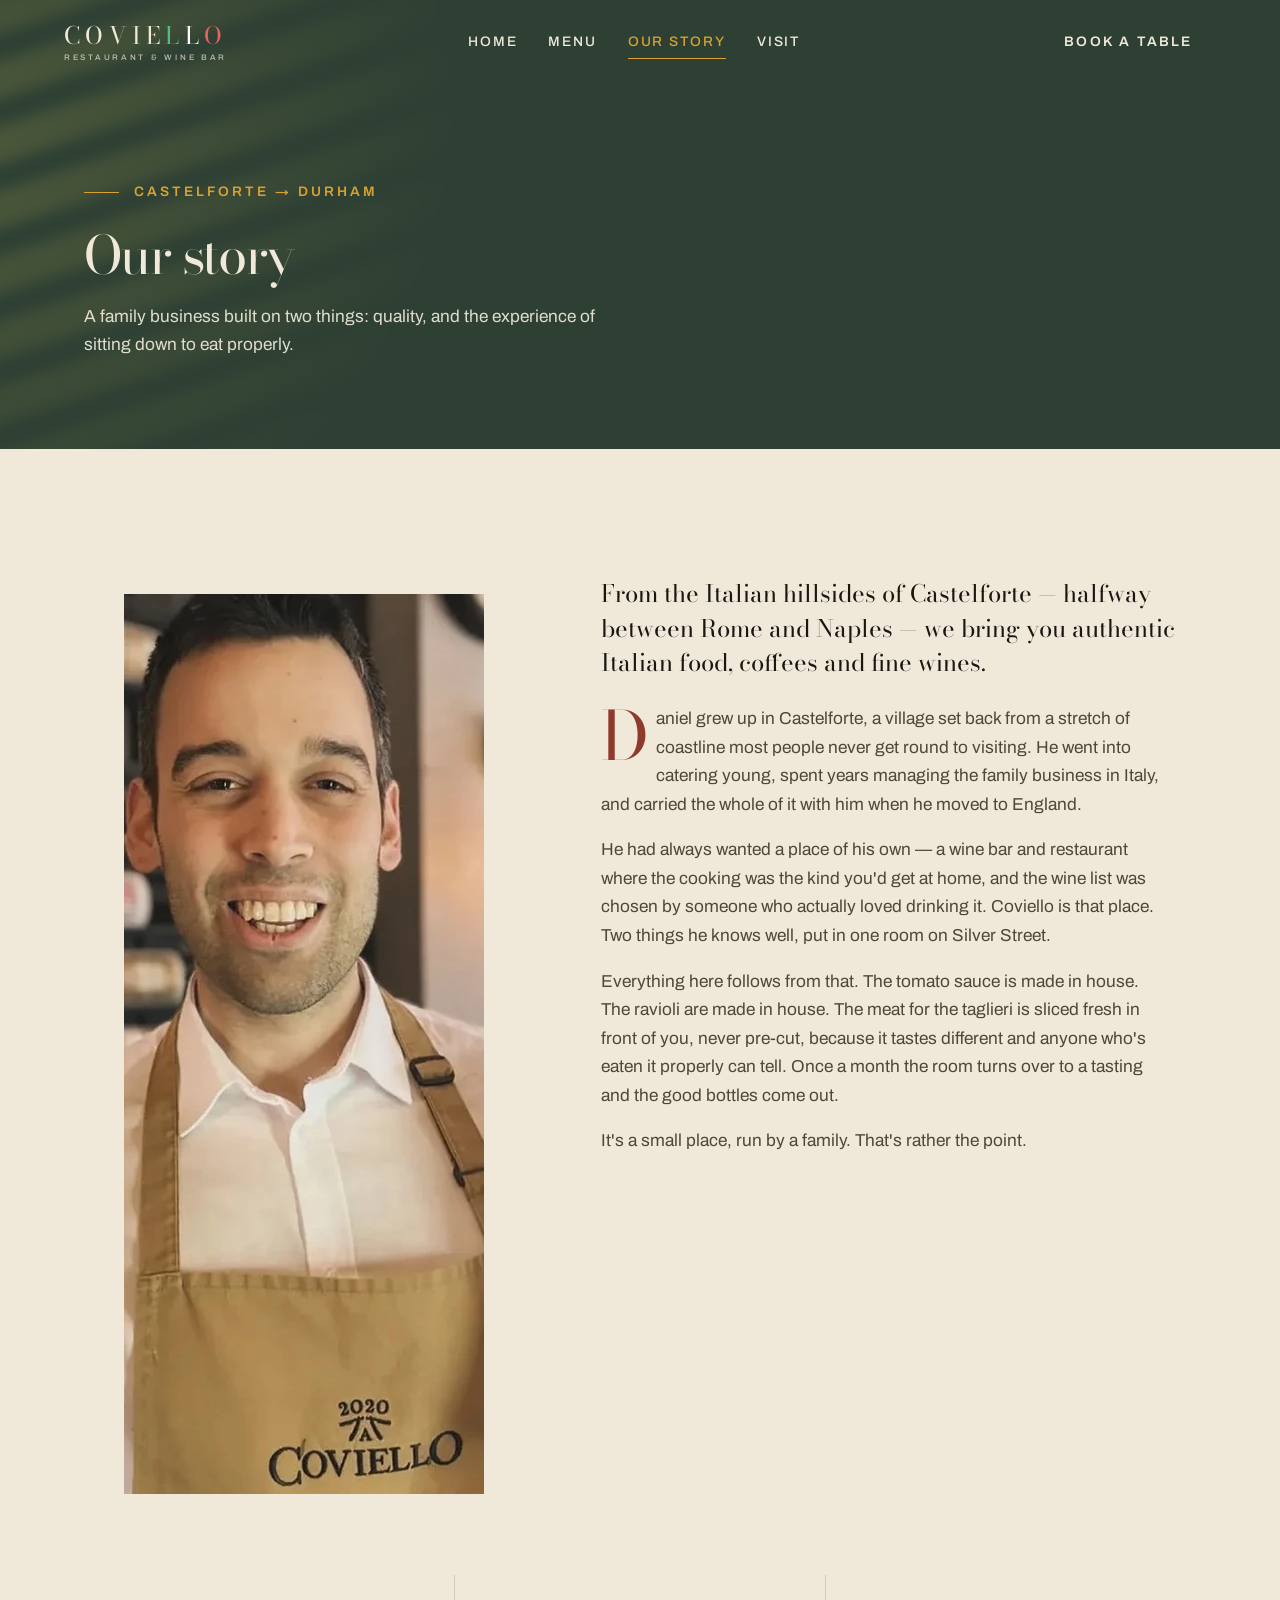
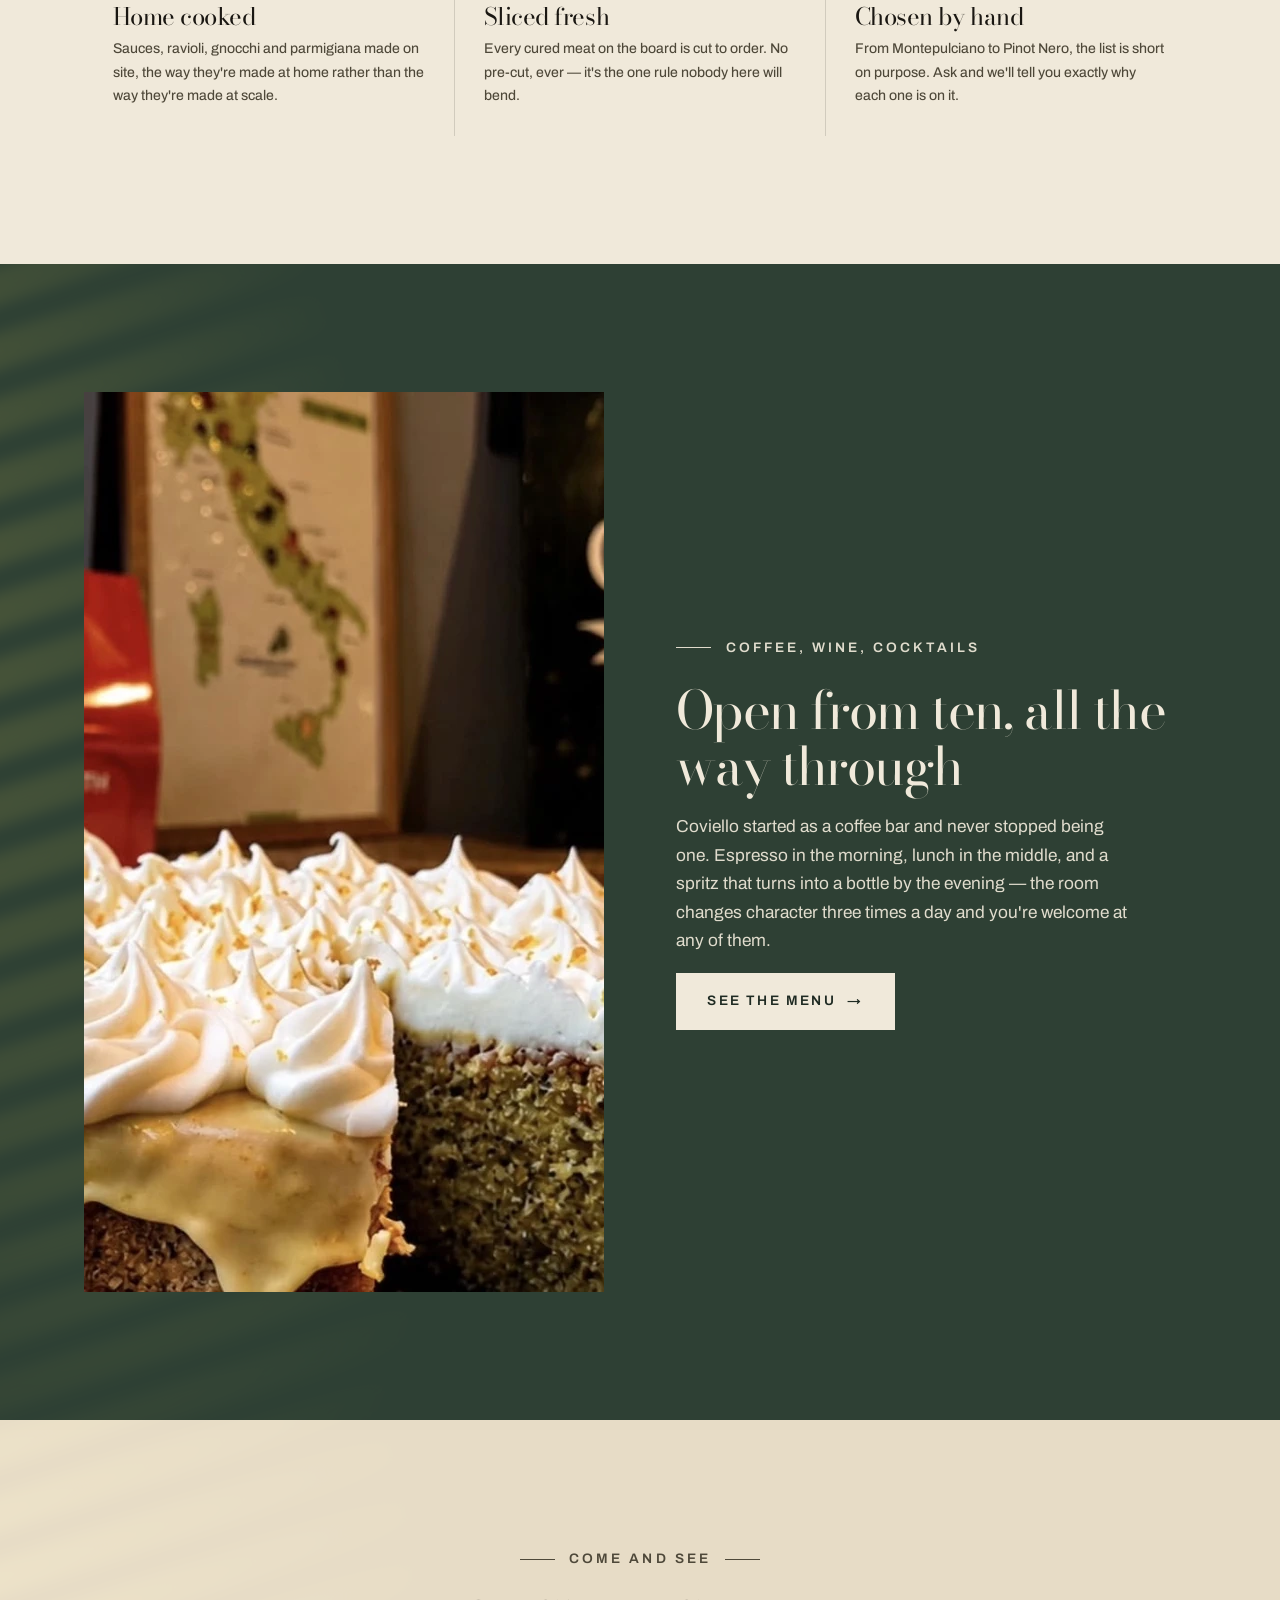
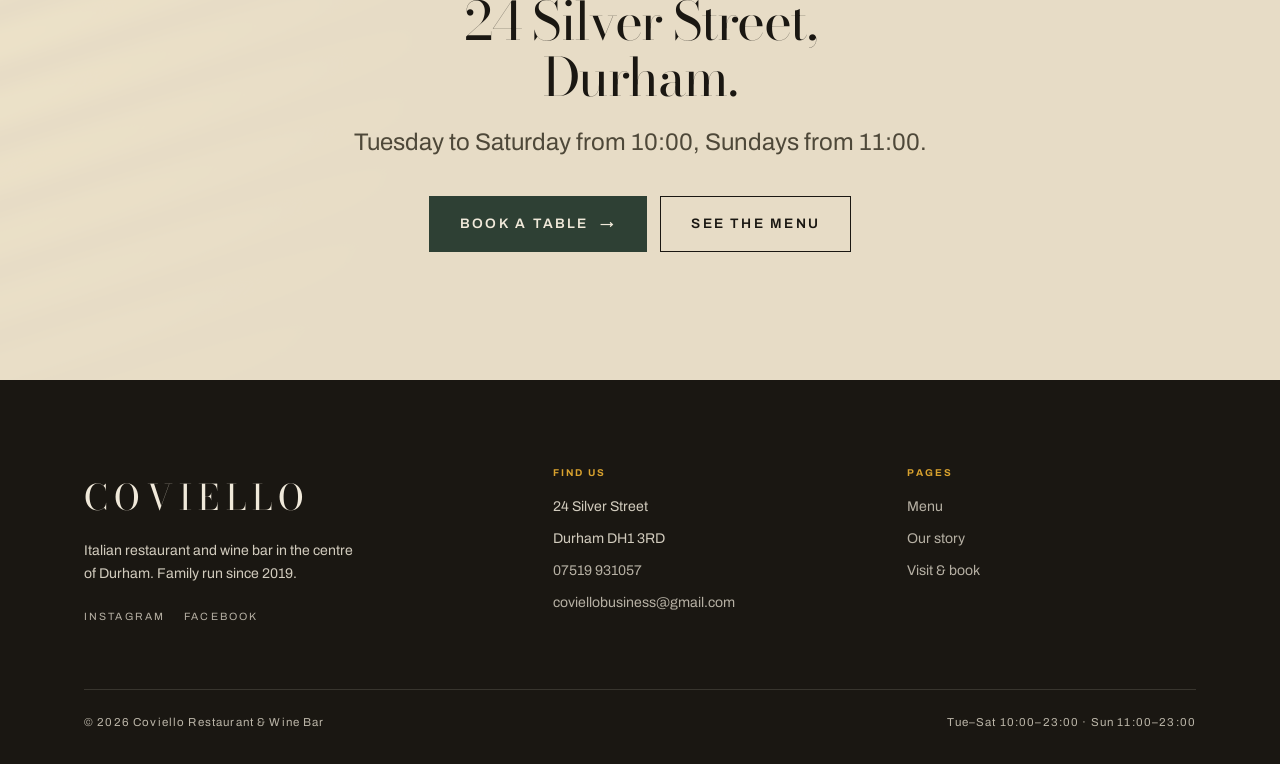
==== commit 76eaf4cd: "Add tricolore to the closing letters of the wordmark Colour the final LLO green/white/red as an Ital" ====
--- a/about.html
+++ b/about.html
@@ -14,7 +14,7 @@
 <a class="skip" href="#main">Skip to content</a>
 
 <header class="site-header">
-  <a class="brand" href="index.html">Coviello<small>Restaurant &amp; Wine Bar</small></a>
+  <a class="brand" href="index.html">Covie<span class="tri tri--g">l</span><span class="tri tri--w">l</span><span class="tri tri--r">o</span><small>Restaurant &amp; Wine Bar</small></a>
   <nav class="nav" id="primary-nav" aria-label="Primary">
     <a href="index.html">Home</a>
     <a href="menu.html">Menu</a>
--- a/styles.css
+++ b/styles.css
@@ -212,6 +212,20 @@
   margin-top: .38rem;
   font-weight: 500;
 }
+
+/* Tricolore on the closing letters of the wordmark.
+   The header runs two states, so the flag can't be one fixed set of hexes:
+   over the hero photo it needs brightening to survive the dark image, and on
+   the solid cream header the white letter would disappear entirely — there it
+   falls back to ink so the mark never reads with a hole in it. */
+.tri { transition: color .5s var(--ease); }
+.tri--g { color: #4FBE80; }
+.tri--w { color: #FFFFFF; }
+.tri--r { color: #E8615A; }
+.site-header.is-solid .tri--g { color: #008C45; }
+.site-header.is-solid .tri--w { color: var(--inchiostro); }
+.site-header.is-solid .tri--r { color: #C0392B; }
+
 .nav { display: flex; align-items: center; gap: clamp(1rem, 2.4vw, 2.2rem); }
 .nav a {
   font-size: var(--step--1);
@@ -383,6 +397,12 @@
   font-size: var(--step-3);
   letter-spacing: -0.03em;
   max-width: 20ch;
+  /* Bodoni's display cut goes hairline at large optical sizes; pin the opsz
+     axis low for the sturdier text cut, then lift it off the plaster. */
+  font-optical-sizing: none;
+  font-variation-settings: "opsz" 16;
+  font-weight: 500;
+  text-shadow: 0 1px 1px rgba(26, 23, 18, .18);
 }
 .section-head { margin-bottom: clamp(2.5rem, 5vw, 4rem); }
 .section-head--center { text-align: center; }
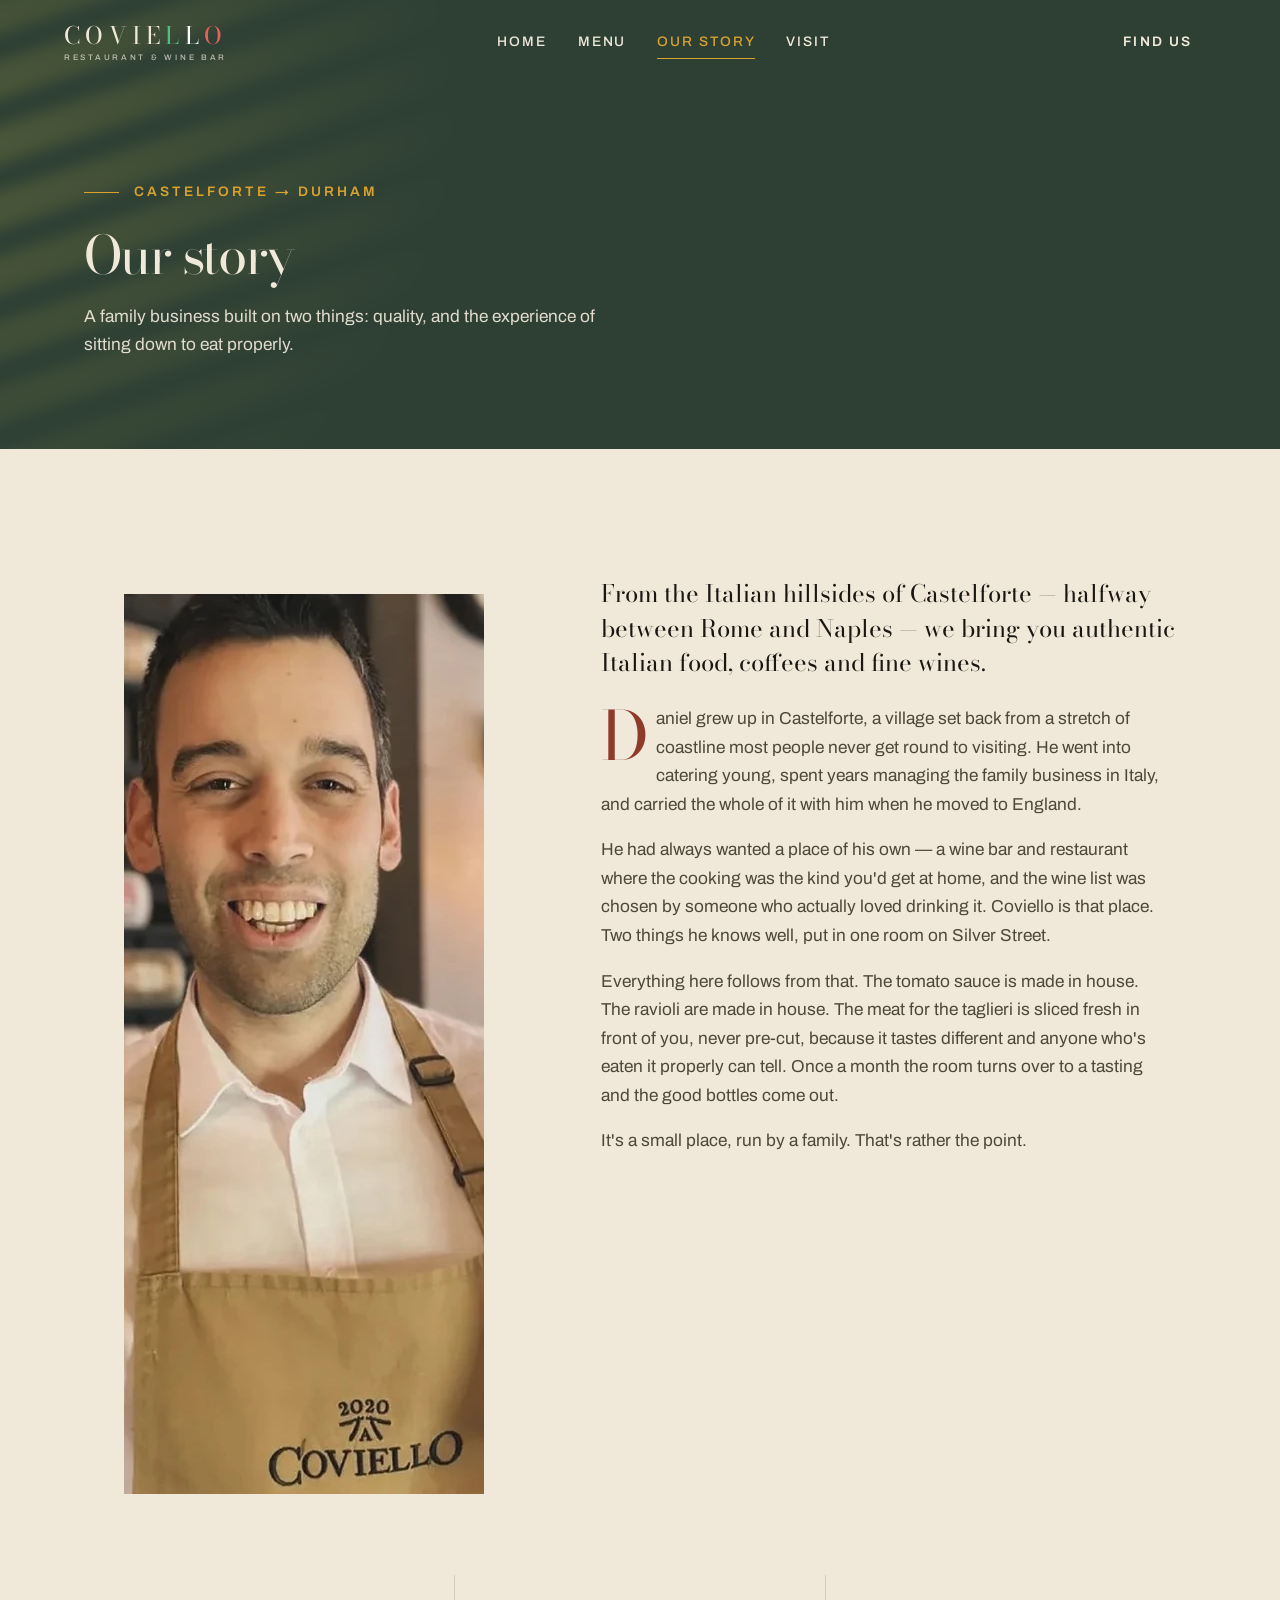
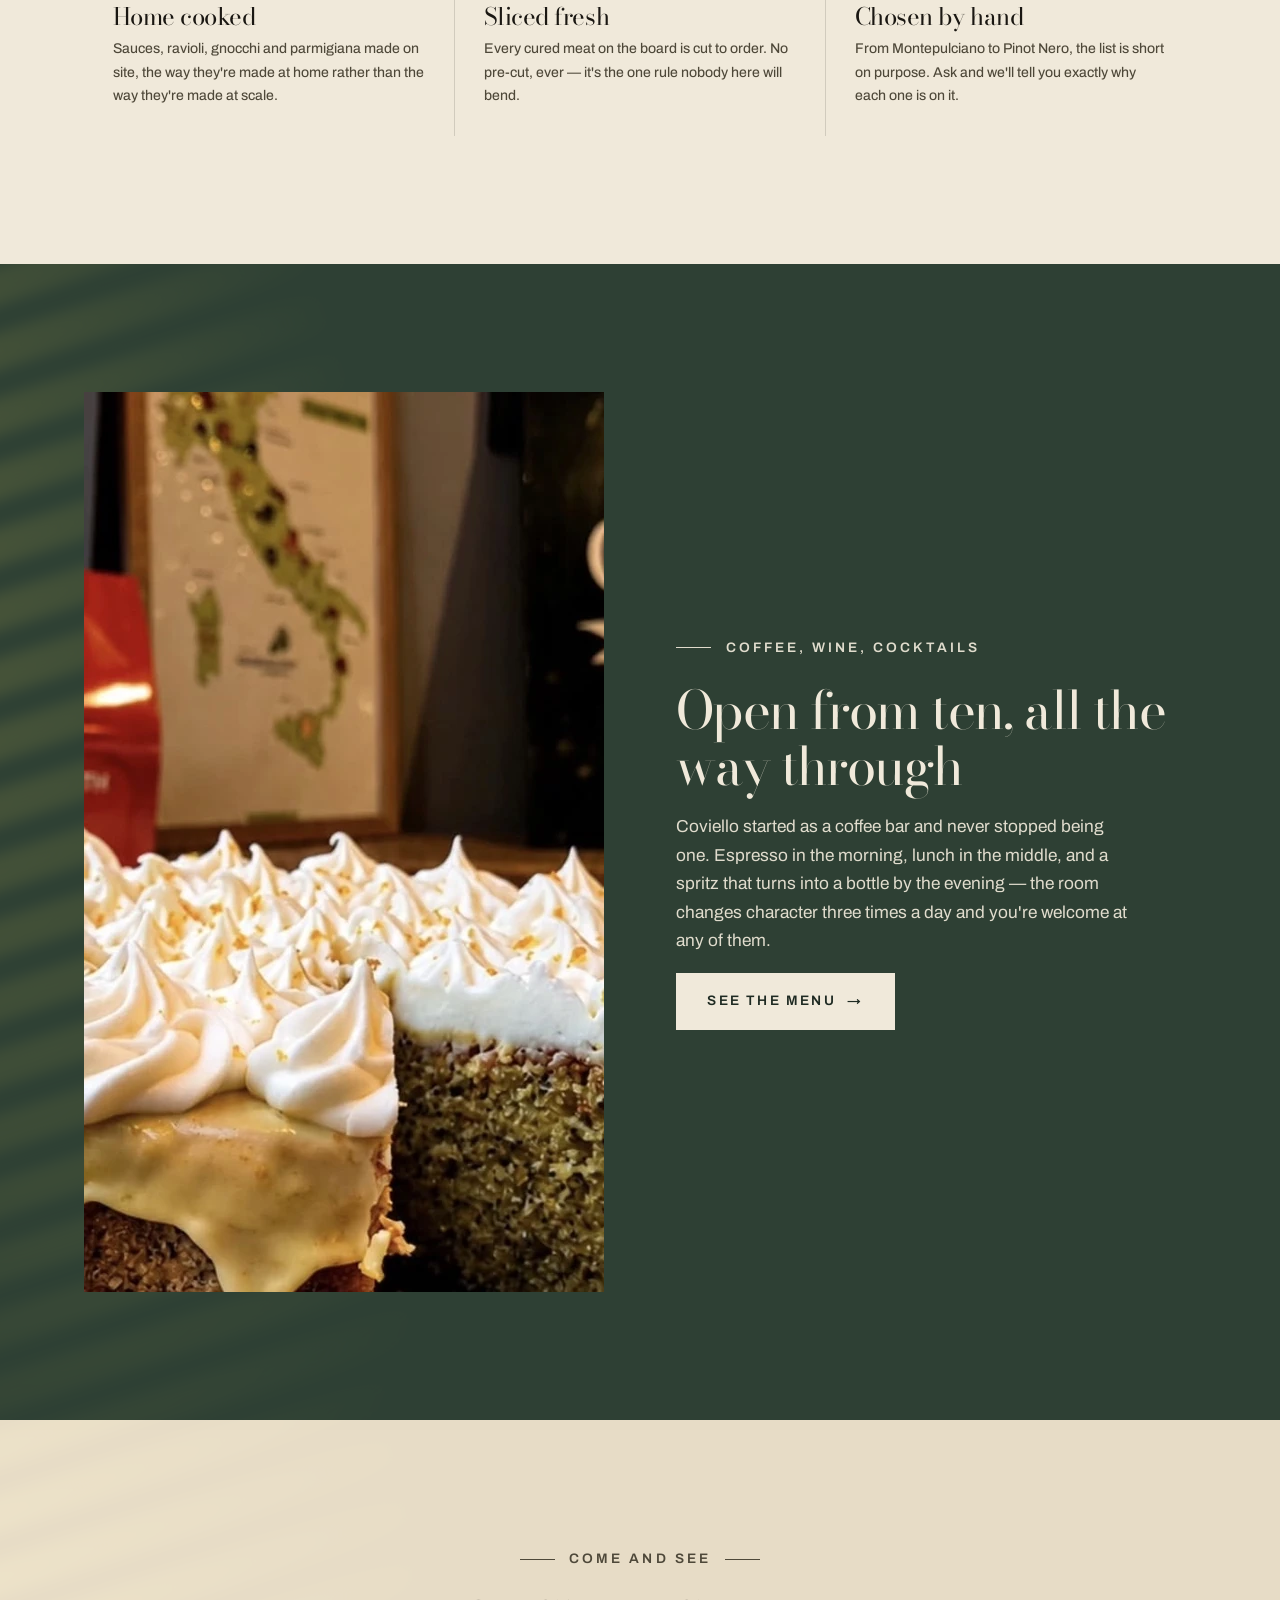
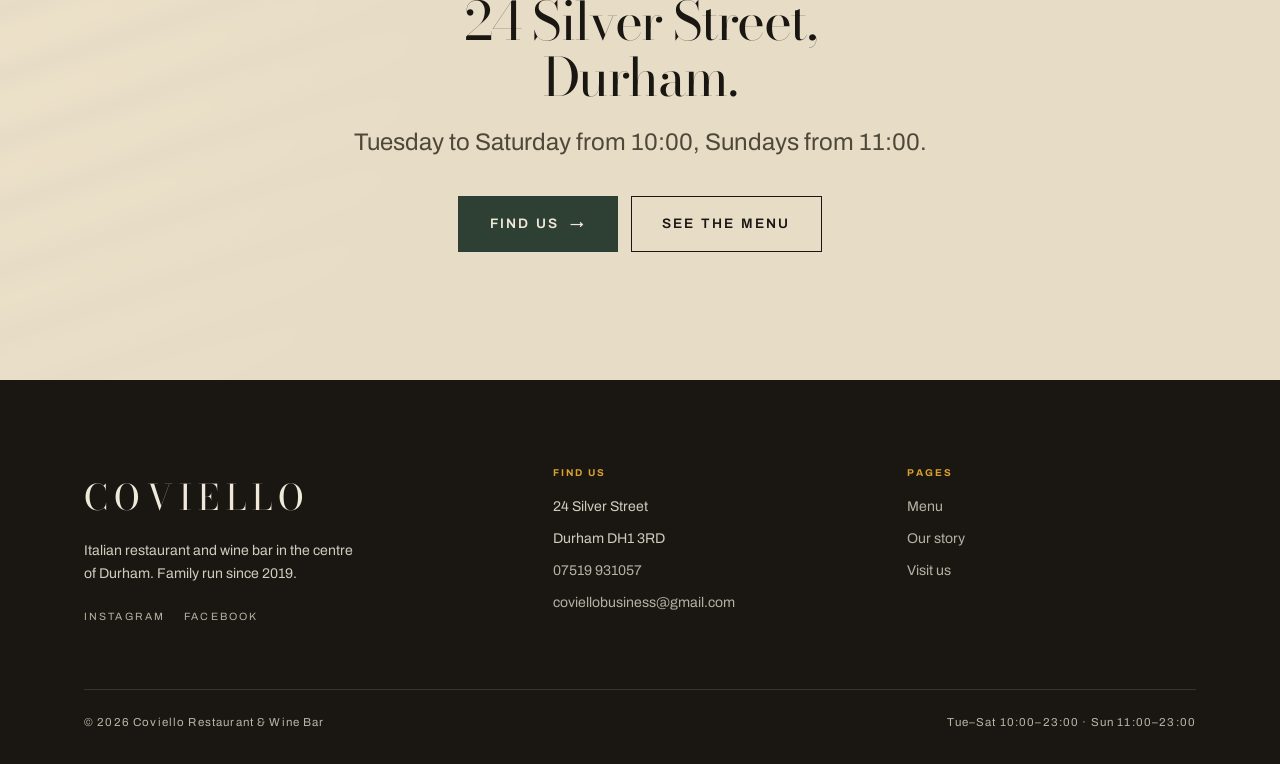
==== commit 5174bea8: "Remove table booking in favour of walk-ins The room is small and the seating limited, so a reservati" ====
--- a/about.html
+++ b/about.html
@@ -21,7 +21,7 @@
     <a href="about.html" aria-current="page">Our story</a>
     <a href="contact.html">Visit</a>
   </nav>
-  <a class="btn header-cta" href="contact.html#book"><span>Book a table</span></a>
+  <a class="btn header-cta" href="contact.html#visit"><span>Find us</span></a>
   <button class="burger" aria-label="Menu" aria-expanded="false" aria-controls="primary-nav">
     <span></span><span></span><span></span>
   </button>
@@ -94,7 +94,7 @@
       <h2 class="display">24 Silver Street, Durham.</h2>
       <p class="lede">Tuesday to Saturday from 10:00, Sundays from 11:00.</p>
       <div class="cta-band__actions">
-        <a class="btn" href="contact.html#book"><span>Book a table</span> <span class="arrow" aria-hidden="true">→</span></a>
+        <a class="btn" href="contact.html#visit"><span>Find us</span> <span class="arrow" aria-hidden="true">→</span></a>
         <a class="btn btn--ghost" href="menu.html"><span>See the menu</span></a>
       </div>
     </div>
@@ -127,7 +127,7 @@
         <ul>
           <li><a href="menu.html">Menu</a></li>
           <li><a href="about.html">Our story</a></li>
-          <li><a href="contact.html">Visit &amp; book</a></li>
+          <li><a href="contact.html">Visit us</a></li>
         </ul>
       </div>
     </div>
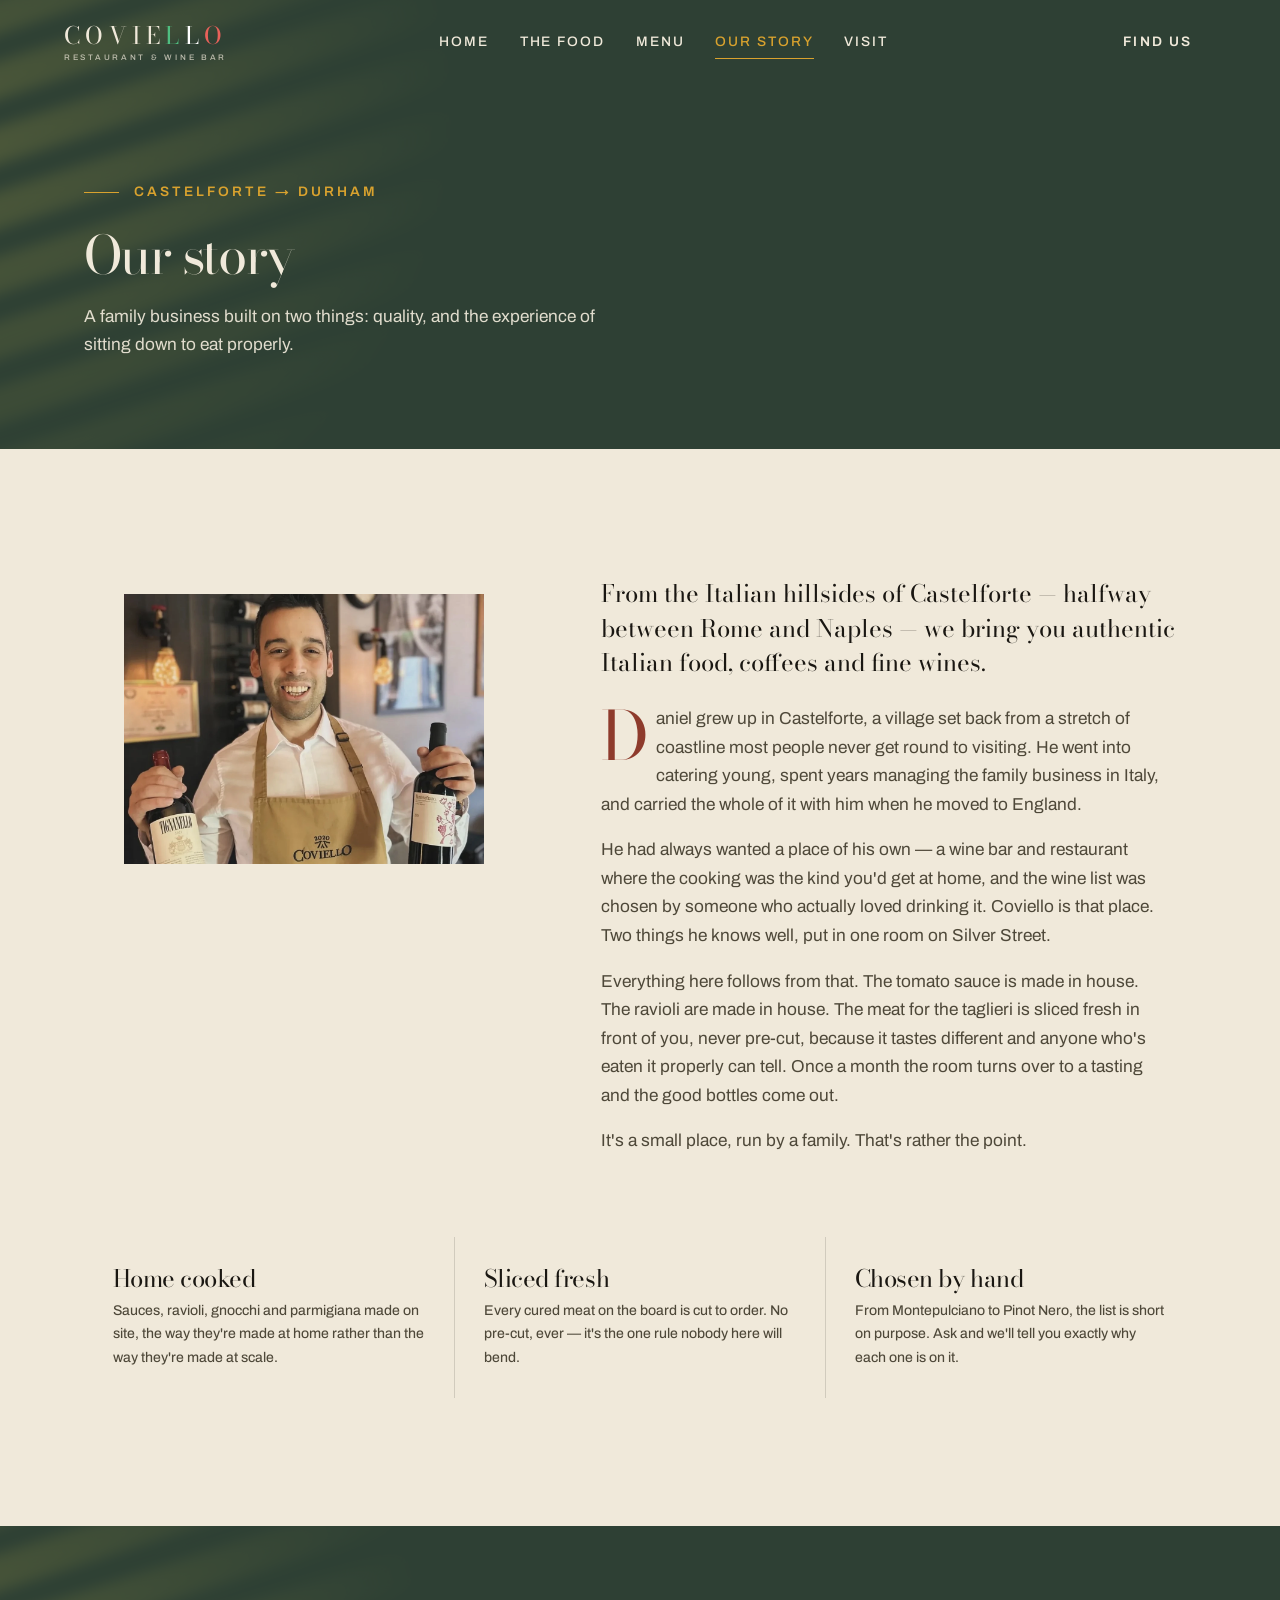
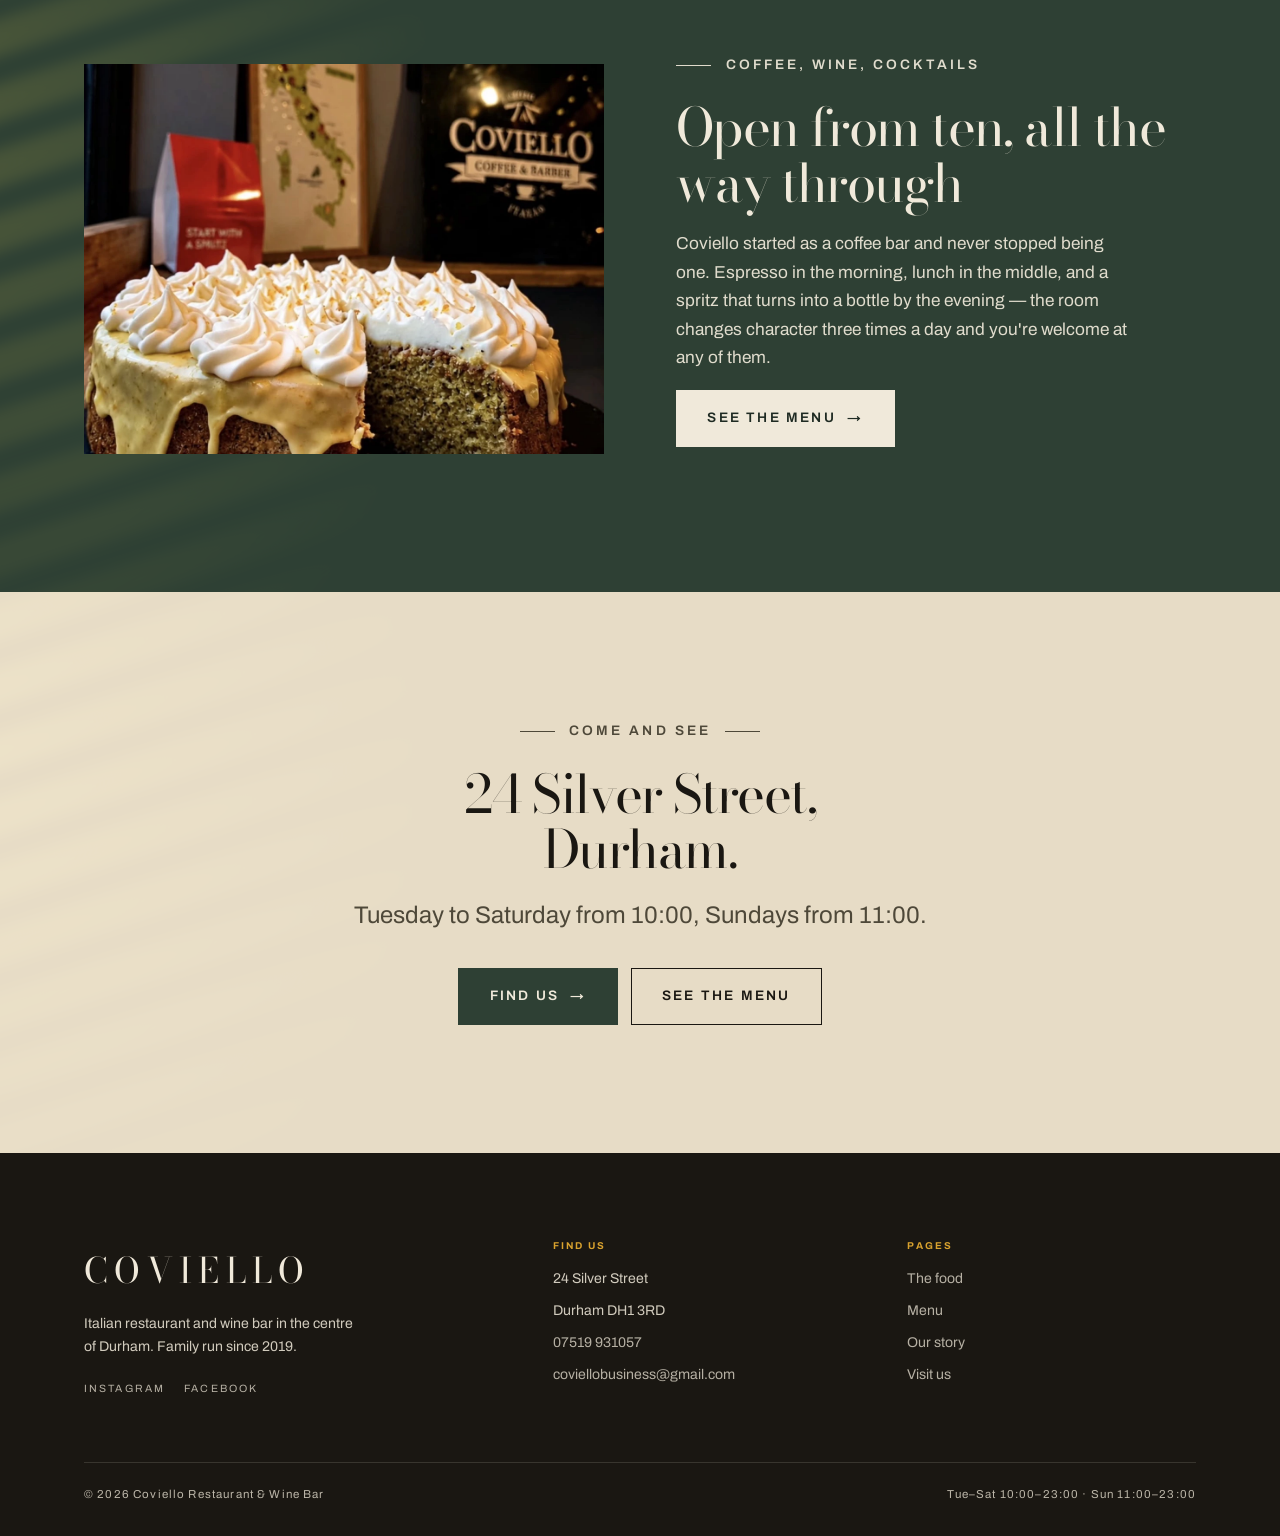
==== commit bfcccb45: "Add a food page and fix image aspect ratios New "The food" page built from the restaurant's own phot" ====
--- a/about.html
+++ b/about.html
@@ -17,6 +17,7 @@
   <a class="brand" href="index.html">Covie<span class="tri tri--g">l</span><span class="tri tri--w">l</span><span class="tri tri--r">o</span><small>Restaurant &amp; Wine Bar</small></a>
   <nav class="nav" id="primary-nav" aria-label="Primary">
     <a href="index.html">Home</a>
+    <a href="food.html">The food</a>
     <a href="menu.html">Menu</a>
     <a href="about.html" aria-current="page">Our story</a>
     <a href="contact.html">Visit</a>
@@ -125,6 +126,7 @@
       <div>
         <h4>Pages</h4>
         <ul>
+          <li><a href="food.html">The food</a></li>
           <li><a href="menu.html">Menu</a></li>
           <li><a href="about.html">Our story</a></li>
           <li><a href="contact.html">Visit us</a></li>
--- a/styles.css
+++ b/styles.css
@@ -51,7 +51,10 @@
   overflow-x: hidden;
   -webkit-font-smoothing: antialiased;
 }
-img { max-width: 100%; display: block; }
+/* height:auto is load bearing. The width/height attributes on every <img> map
+   to presentational hints, so without this the attribute height wins and every
+   aspect-ratio rule below is silently ignored. */
+img { max-width: 100%; height: auto; display: block; }
 a { color: inherit; }
 h1, h2, h3, h4 { margin: 0; font-weight: 400; line-height: 1.05; }
 p { margin: 0 0 1em; }
@@ -508,6 +511,31 @@
 .feature__body p { max-width: 46ch; }
 .section--dark .feature__body p { color: rgba(240,233,218,.85); }
 
+/* Portrait sources need a portrait window. The default feature ratio goes
+   wide at larger viewports, which beheads a standing bottle. */
+.feature--tall .feature__media img { aspect-ratio: 4 / 5; }
+
+/* ---------- Plates: the specials grid ----------
+   Deliberately loose. Two up on desktop with a lot of air, because a tight
+   grid of many small plates reads busy, and busy reads cheap. */
+.plates {
+  display: grid;
+  gap: clamp(1.25rem, 3vw, 2.5rem);
+  margin-top: clamp(2.5rem, 5vw, 4rem);
+}
+@media (min-width: 760px) {
+  .plates { grid-template-columns: 1fr 1fr; }
+}
+.plate { margin: 0; overflow: hidden; }
+.plate img {
+  width: 100%;
+  aspect-ratio: 1 / 1;
+  object-fit: cover;
+  display: block;
+  transition: transform 1.2s var(--ease);
+}
+.plate:hover img { transform: scale(1.04); }
+
 /* ---------- Detail list (opening times etc.) ---------- */
 .detail-list { display: grid; gap: 0; }
 .detail-list li {
